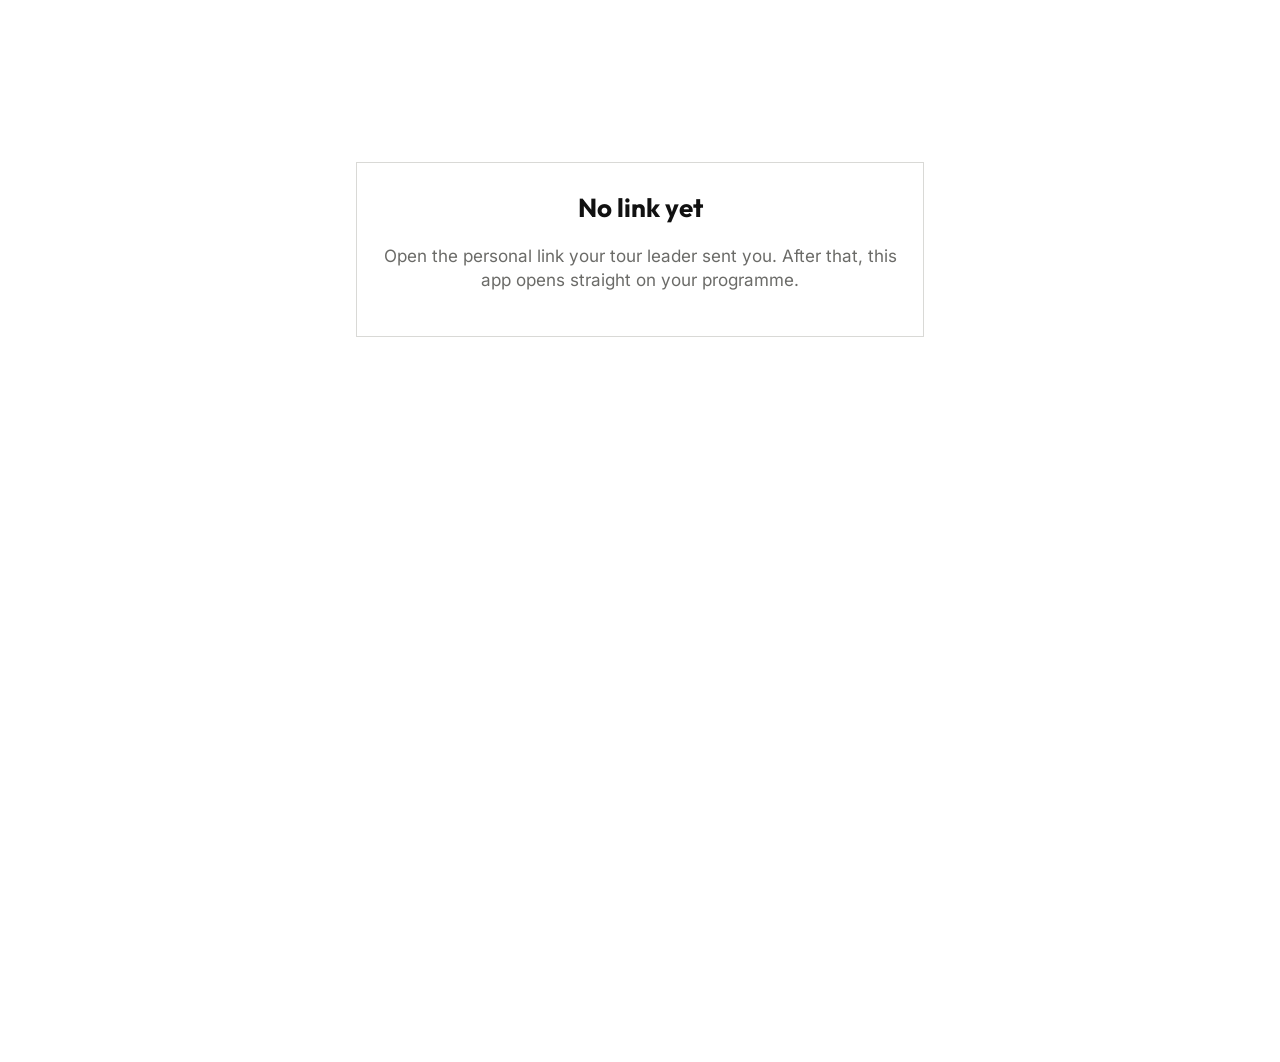
==== guest/index.html @ c0374705 "v0.76.0: Expedition look for the guest app (black bands, vivid yellow, bold capital titles, full-wid" ====
<!doctype html>
<html lang="en" style="background: #fff">
<head>
  <meta charset="utf-8">
  <meta name="viewport" content="width=device-width, initial-scale=1, viewport-fit=cover">
  <meta name="color-scheme" content="light">
  <meta name="theme-color" content="#000000">
  <title>My programme</title>
  <link rel="manifest" href="manifest.webmanifest">
  <link rel="apple-touch-icon" href="../icons/apple-touch-icon.png">
  <meta name="apple-mobile-web-app-capable" content="yes">
  <meta name="mobile-web-app-capable" content="yes">
  <meta name="apple-mobile-web-app-title" content="My programme">
  <meta name="apple-mobile-web-app-status-bar-style" content="default">
  <link rel="stylesheet" href="guest.css">
</head>
<body>
  <main id="app"><p class="muted center">Loading…</p></main>
  <script type="module" src="guest.js"></script>
</body>
</html>
---- guest/guest.css ----
/* The guest app look: deliberately different from the leader's app (cream and teal): cool light background, a big coloured header in the
   company's own colour only as a thin stripe, white rounded cards with soft shadows. The look is fixed so any company colour stays readable. */
:root {
  --primary: #23805f; --on-primary: #fff; --accent: #e4572e; --label: #e4572e;
  --ink: #111827; --muted: #5b6475; --bg: #f2f4f8; --card: #fff; --line: #e4e8f0;
  --good: #1b7a43; --good-bg: #dff3e6; --mid: #9a5b00; --mid-bg: #fdecc8; --bad: #a3281a; --bad-bg: #fadad4;
  --radius: 22px; --shadow: 0 6px 20px rgba(17, 24, 39, .08);
}
* { box-sizing: border-box; }
html, body { margin: 0; background: var(--bg); color: var(--ink); font: 17px/1.45 -apple-system, system-ui, "Segoe UI", Roboto, sans-serif; -webkit-text-size-adjust: 100%; }
main { max-width: 600px; margin: 0 auto; min-height: 100vh; background: var(--bg); }
.muted { color: var(--muted); }
.center { text-align: center; margin-top: 30vh; }

/* header */
.hero { background: linear-gradient(155deg, #1d3a63 0%, #0f1f3a 100%); color: #fff; border-top: 6px solid var(--accent); padding: calc(env(safe-area-inset-top) + 26px) 22px 64px; border-radius: 0 0 34px 34px; }
.company { font-size: 12px; font-weight: 800; letter-spacing: .16em; text-transform: uppercase; opacity: .9; }
.hero h1 { font-size: 36px; line-height: 1.05; font-weight: 800; letter-spacing: -.02em; margin: 8px 0 4px; }
.sub { margin: 0; opacity: .85; font-size: 16px; }
.next { margin-top: 20px; background: rgba(255, 255, 255, .16); border: 1px solid rgba(255, 255, 255, .28); border-radius: 18px; padding: 14px 16px; backdrop-filter: blur(6px); }
.next-label { font-size: 12px; font-weight: 800; letter-spacing: .1em; text-transform: uppercase; opacity: .85; }
.next-what { font-size: 22px; font-weight: 750; line-height: 1.2; margin: 4px 0 2px; }
.next-line { opacity: .9; font-size: 15px; }

/* body */
.content { padding: 0 16px calc(env(safe-area-inset-bottom) + 40px); margin-top: -30px; }
.banner { background: var(--mid-bg); color: var(--mid); border-radius: 14px; padding: 11px 14px; margin: 0 0 14px; font-size: 15px; font-weight: 600; }
.foot { text-align: center; color: var(--muted); font-size: 13px; margin: 24px 0 0; }
button.link { background: none; border: 0; color: inherit; font: inherit; font-weight: 800; text-decoration: underline; padding: 0 0 0 6px; }

/* days */
.day { background: var(--card); border-radius: var(--radius); box-shadow: var(--shadow); margin: 0 0 16px; overflow: hidden; }
.day.today { outline: 3px solid var(--primary); }
.day-head { display: flex; align-items: center; gap: 14px; padding: 16px 18px 10px; }
.day-num { flex: none; width: 54px; height: 54px; border-radius: 16px; background: var(--primary); color: var(--on-primary); display: flex; flex-direction: column; align-items: center; justify-content: center; font-size: 24px; font-weight: 800; line-height: 1; }
.day-num span { font-size: 9px; letter-spacing: .14em; font-weight: 800; opacity: .8; margin-bottom: 2px; }
.day-title { font-size: 21px; font-weight: 800; letter-spacing: -.01em; line-height: 1.15; }
.day-date { color: var(--muted); font-size: 14px; font-weight: 600; margin-top: 2px; letter-spacing: 0; }
.today-tag { margin-left: 8px; background: var(--primary); color: var(--on-primary); font-size: 11px; font-weight: 800; letter-spacing: .08em; padding: 3px 8px; border-radius: 999px; vertical-align: middle; }
.part { padding: 12px 18px 14px; border-top: 1px solid var(--line); }
.half { font-size: 11px; letter-spacing: .12em; text-transform: uppercase; color: var(--label); font-weight: 800; }
.what { font-size: 19px; font-weight: 750; line-height: 1.25; margin: 2px 0; }
.line { color: var(--muted); font-size: 15px; }
.leisure .what { font-weight: 600; color: var(--muted); }
.more { color: var(--primary); font-weight: 800; font-size: 14px; margin-top: 6px; }
.part--tap { cursor: pointer; }
.part--tap:active { background: var(--bg); }
.tag { display: inline-block; font-size: 13px; font-weight: 800; padding: 3px 11px; border-radius: 999px; background: var(--good-bg); color: var(--good); margin-top: 6px; }
.tag.warn { background: var(--mid-bg); color: var(--mid); }

/* chips */
.chips { display: flex; flex-wrap: wrap; gap: 6px; margin-top: 8px; }
.chips.big { margin: 12px 0 6px; }
.chip { display: inline-flex; align-items: center; gap: 6px; font-size: 13px; font-weight: 800; padding: 4px 11px; border-radius: 999px; background: #e8ebf2; color: #2b3445; }
.chip--easy { background: var(--good-bg); color: var(--good); }
.chip--moderate { background: var(--mid-bg); color: var(--mid); }
.chip--demanding { background: var(--bad-bg); color: var(--bad); }
.info-btn { width: 20px; height: 20px; border-radius: 50%; border: 2px solid currentColor; background: none; color: inherit; font: italic 800 13px Georgia, serif; line-height: 1; padding: 0; display: inline-flex; align-items: center; justify-content: center; }
.diff-panel { background: var(--card); border-radius: 16px; box-shadow: var(--shadow); border-left: 5px solid var(--primary); padding: 14px 16px; margin: 10px 0 6px; font-size: 15px; }
.diff-help { font-weight: 800; margin-bottom: 6px; }

/* one tour */
.tour-top { position: relative; background: linear-gradient(155deg, #1d3a63 0%, #0f1f3a 100%); border-top: 6px solid var(--accent); padding: calc(env(safe-area-inset-top) + 12px) 0 34px; border-radius: 0 0 34px 34px; }
.back { margin: 0 0 10px 14px; border: 0; background: rgba(255, 255, 255, .2); color: #fff; font: inherit; font-weight: 800; padding: 8px 16px; border-radius: 999px; }
.gallery { display: flex; gap: 12px; overflow-x: auto; scroll-snap-type: x mandatory; padding: 0 16px; -webkit-overflow-scrolling: touch; scrollbar-width: none; }
.gallery::-webkit-scrollbar { display: none; }
.gallery--none { display: none; }
.shot { flex: 0 0 88%; margin: 0; scroll-snap-align: center; }
.shot img { width: 100%; height: 220px; object-fit: cover; border-radius: 20px; background: #d9dee8; display: block; box-shadow: 0 8px 24px rgba(0, 0, 0, .25); }
.shot figcaption { font-size: 13px; color: #fff; opacity: .9; margin: 8px 6px 0; }
.content--tour { margin-top: 20px; }
.tour-title { font-size: 30px; line-height: 1.1; font-weight: 800; letter-spacing: -.02em; margin: 4px 0 0; }
.info-block { background: var(--card); border-radius: 18px; box-shadow: var(--shadow); padding: 14px 16px; margin: 14px 0; }
.block-title { font-size: 12px; letter-spacing: .12em; text-transform: uppercase; color: var(--label); font-weight: 800; margin-bottom: 4px; }
.block-text { font-size: 16.5px; }

/* messages */
.problem { background: var(--card); border-radius: var(--radius); box-shadow: var(--shadow); padding: 26px 20px; margin: 18vh 16px 0; text-align: center; }
.problem h1 { font-size: 26px; margin: 0 0 8px; }

/* destinations folded like a list */
.dest { margin: 0 0 14px; }
.dest-head { width: 100%; display: flex; align-items: center; justify-content: space-between; gap: 12px; text-align: left; border: 0; background: var(--card); border-radius: var(--radius); box-shadow: var(--shadow); padding: 16px 18px; font: inherit; color: var(--ink); }
.dest.is-open .dest-head { background: var(--primary); color: var(--on-primary); }
.dest-name { font-size: 22px; font-weight: 800; letter-spacing: -.01em; }
.dest-sub { font-size: 14px; font-weight: 600; opacity: .75; margin-top: 1px; }
.dest-chev { flex: none; width: 34px; height: 34px; border-radius: 50%; display: flex; align-items: center; justify-content: center; font-size: 22px; font-weight: 700; background: color-mix(in srgb, currentColor 14%, transparent); }
.dest .day { margin: 12px 0 0; }

/* other options */
.other-btn { margin: 10px 0 0; border: 2px solid var(--primary); background: none; color: var(--primary); font: inherit; font-weight: 800; font-size: 14px; padding: 8px 16px; border-radius: 999px; }
.other-btn:active { background: var(--primary); color: var(--on-primary); }
.tour-top--plain { padding-bottom: 22px; }
.options-head { padding: 4px 22px 0; color: #fff; }
.options-label { font-size: 13px; opacity: .85; font-weight: 600; }
.options-head h2 { margin: 4px 0 0; font-size: 30px; font-weight: 800; letter-spacing: -.02em; }
.option-card { display: flex; gap: 14px; align-items: center; background: var(--card); border-radius: 20px; box-shadow: var(--shadow); padding: 12px; margin: 14px 0; cursor: pointer; }
.option-card:active { background: var(--bg); }
.option-text { min-width: 0; }
.thumb { width: 96px; height: 78px; object-fit: cover; border-radius: 14px; flex: none; background: #d9dee8; }

/* the owner's preview bar */
.preview-strip { position: sticky; top: 0; z-index: 50; display: block; text-align: center; background: #111827; color: #fff; font-weight: 800; font-size: 14px; padding: calc(env(safe-area-inset-top) + 8px) 12px 8px; text-decoration: none; }

/* a picture that could not be loaded */
.picture-missing { background: linear-gradient(135deg, #dfe6f0, #c9d3e3); border-radius: 14px; }
.shot .picture-missing { width: 100%; height: 220px; border-radius: 20px; }


/* =====================================================================================================================================
   Design layer v0.67.0 ("Expedition Journal, refreshed"): same language as the leader's app (../styles.css): Outfit titles, Inter text, Fraunces italic
   accent word, forest green, coral for what is active, teal for tours. Illustrated header with a passport stamp, a floating Next-up card, days as
   boarding passes. Fonts are files in ../fonts (they work offline).
   ===================================================================================================================================== */
@font-face { font-family: Outfit; src: url(../fonts/outfit-latin-wght-normal.woff2) format('woff2'); font-weight: 100 900; font-display: swap; }
@font-face { font-family: Inter; src: url(../fonts/inter-latin-wght-normal.woff2) format('woff2'); font-weight: 100 900; font-display: swap; }
@font-face { font-family: Fraunces; src: url(../fonts/fraunces-latin-wght-italic.woff2) format('woff2'); font-weight: 100 900; font-style: italic; font-display: swap; }

:root { --primary: #23805f; --on-primary: #fff; --accent: #e4572e; --teal: #1f8a8a; --bg: #f8f5ef; --ink: #14201c; --muted: #66716c; --line: #e6dfcf; --label: #e4572e; --shadow: 0 8px 22px rgba(27, 106, 77, 0.09); }
html, body { background: var(--bg); font-family: Inter, -apple-system, system-ui, sans-serif; }
main { background: var(--bg); }
h1, h2, .dest-name, .what, .next-what, .tour-title, .pass .stub { font-family: Outfit, -apple-system, sans-serif; letter-spacing: -0.015em; }
em { font-family: Fraunces, Georgia, serif; font-style: italic; font-weight: 600; }

/* header: forest, with the next tour's picture behind, and a passport stamp */
.hero { position: relative; overflow: hidden; border-top: 0; background: linear-gradient(160deg, #2f9a73 0%, #1b6a4d 100%); padding: calc(env(safe-area-inset-top) + 20px) 22px 78px; border-radius: 0 0 36px 36px; min-height: 250px; display: flex; align-items: flex-end; }
.hero--art::after { content: ""; position: absolute; inset: 0; background: linear-gradient(180deg, rgba(27, 106, 77, 0.05) 20%, rgba(27, 106, 77, 0.86) 100%); }
.hero-art { position: absolute; inset: 0; width: 100%; height: 100%; object-fit: cover; opacity: 0.95; }
.hero-art.picture-missing { background: none; }
.hero-text { position: relative; z-index: 2; width: 100%; }
.hero h1 { font-size: 36px; margin: 6px 0 2px; }
.hero h1 em { font-size: 36px; }
.company { color: #ffd9cc; }
.stamp { position: absolute; z-index: 3; right: 18px; top: calc(env(safe-area-inset-top) + 20px); width: 92px; height: 92px; border-radius: 50%; border: 2.5px dashed rgba(255, 255, 255, 0.9); color: #fff; display: flex; flex-direction: column; align-items: center; justify-content: center; text-align: center; transform: rotate(-12deg); background: rgba(228, 87, 46, 0.45); backdrop-filter: blur(2px); font-size: 9.5px; font-weight: 800; letter-spacing: 0.14em; line-height: 1.25; padding: 0 6px; animation: stamp-in 0.5s cubic-bezier(.2, 1.4, .4, 1) both; }
.stamp b { font: 800 17px Outfit, sans-serif; letter-spacing: 0.02em; display: block; }
@keyframes stamp-in { from { transform: rotate(-12deg) scale(1.9); opacity: 0; } to { transform: rotate(-12deg) scale(1); opacity: 1; } }
@media (prefers-reduced-motion: reduce) { .stamp { animation: none; } }

/* Next up: a white card floating over the header's edge */
.next { background: #fff; color: var(--ink); border: 0; border-radius: 22px; box-shadow: 0 12px 28px rgba(27, 106, 77, 0.16); margin: 0 0 18px; backdrop-filter: none; }
.next-label { color: var(--accent); opacity: 1; }
.next-what { font-size: 21px; }
.next-line { color: var(--muted); opacity: 1; }
.content { margin-top: -44px; }

/* destinations */
.dest-head { border-radius: 22px; }
.dest.is-open .dest-head { background: var(--primary); }
.dest-name { font-size: 21px; }
.dest-chev { background: color-mix(in srgb, currentColor 14%, transparent); }

/* days as boarding passes: a forest stub with the day number, notches, a dashed tear line */
.pass { display: flex; margin: 12px 0 0; background: #fff; border-radius: 22px; box-shadow: var(--shadow); position: relative;
  -webkit-mask: radial-gradient(circle 11px at 74px 0, #0000 98%, #000) top / 100% 51% no-repeat, radial-gradient(circle 11px at 74px 100%, #0000 98%, #000) bottom / 100% 51% no-repeat;
  mask: radial-gradient(circle 11px at 74px 0, #0000 98%, #000) top / 100% 51% no-repeat, radial-gradient(circle 11px at 74px 100%, #0000 98%, #000) bottom / 100% 51% no-repeat; }
.pass.today { box-shadow: 0 0 0 3px var(--accent), var(--shadow); }
.stub { flex: 0 0 74px; background: var(--primary); color: #fff; border-radius: 22px 0 0 22px; border-right: 2px dashed rgba(255, 255, 255, 0.35); display: flex; flex-direction: column; align-items: center; justify-content: center; font-size: 30px; font-weight: 800; line-height: 1; padding: 14px 0; gap: 0; }
.stub i { font: 800 9px Inter, sans-serif; letter-spacing: 0.22em; font-style: normal; opacity: 0.75; margin-bottom: 4px; }
.stub .today-tag { margin: 8px 0 0; background: var(--accent); color: #fff; font-size: 9px; padding: 2px 6px; }
.pass-body { flex: 1; min-width: 0; padding: 4px 16px 6px; }
.pass-date { font-size: 13px; font-weight: 700; color: var(--muted); padding: 10px 0 2px; }
.pass-body .part { padding: 10px 0 12px; border-top: 1px dashed var(--line); }
.pass-body .part:first-of-type { border-top: 0; }
.half { color: var(--accent); }
.what { font-size: 18px; }
.more { color: var(--primary); }
.chip { font-family: Inter, sans-serif; }
.tag { background: #dff3e6; color: #1b7a43; }
.other-btn { border-color: var(--primary); color: var(--primary); }
.other-btn:active { background: var(--primary); color: #fff; }

/* tour pages */
.tour-top { background: linear-gradient(160deg, #2f9a73, #1b6a4d); border-top: 0; }
.diff-panel { border-left-color: var(--accent); }
.block-title { color: var(--accent); }
.back { background: rgba(255, 255, 255, 0.2); }


/* v0.69.1: the company colour is only a thin stripe at the very top (--company); coral (--accent) is never replaced by it; the tour page's text block keeps its gap under the header */
:root { --company: #23805f; }
.hero, .tour-top { border-top: 6px solid var(--company); }
.content--tour { margin-top: 22px; }


/* the passport */
.passport-row { display: flex; align-items: center; gap: 14px; width: 100%; margin: 0 0 18px; padding: 14px 16px; border: 0; border-radius: 22px; background: #fff; box-shadow: var(--shadow); font: inherit; color: var(--ink); text-align: left; cursor: pointer; }
.passport-row:active { background: var(--bg); }
.passport-ic { flex: none; width: 42px; height: 42px; border-radius: 50%; border: 2.5px dashed var(--accent); color: var(--accent); display: flex; align-items: center; justify-content: center; font-size: 22px; transform: rotate(-12deg); }
.passport-text { flex: 1; display: flex; flex-direction: column; }
.passport-title { font: 700 18px Outfit, sans-serif; }
.passport-sub { font-size: 13px; color: var(--muted); }
.passport-new { background: var(--accent); color: #fff; font-size: 11px; font-weight: 800; letter-spacing: 0.08em; padding: 3px 9px; border-radius: 999px; }
.stamp-grid { display: grid; grid-template-columns: 1fr 1fr; gap: 14px; }
.stamp-cell { background: #fff; border-radius: 22px; box-shadow: var(--shadow); padding: 14px 10px 12px; text-align: center; }
.stamp-tile { width: 100%; aspect-ratio: 1; }
.stamp-tile.is-new svg { animation: stamp-press 0.7s cubic-bezier(.2, 1.5, .4, 1) both; }
@keyframes stamp-press { from { opacity: 0; transform: scale(2.2) rotate(-30deg); } to { opacity: 1; } }
.stamp-tile.is-locked { display: flex; align-items: center; justify-content: center; }
.stamp-ghost { width: 78%; aspect-ratio: 1; border-radius: 50%; border: 3px dashed #d9d2c0; color: #d9d2c0; display: flex; align-items: center; justify-content: center; font: 800 38px Outfit, sans-serif; }
.stamp-name { margin-top: 6px; font: 700 15px Outfit, sans-serif; }
.stamp-date { font-size: 12px; color: var(--muted); letter-spacing: 0.06em; }
@media (prefers-reduced-motion: reduce) { .stamp-tile.is-new svg { animation: none; } }

/* v0.71.0: the tour page at a glance: time, meeting place, duration and level as bubbles; "Good to know"; accessibility last */
.chip--time { background: #e6efff; color: #24489a; }
.chip--place { background: #f3e8ff; color: #5b2f8f; }
.info-block--access { border-left: 5px solid #2d6cdf; }
.info-block--access .block-title { color: #2d6cdf; }

/* a picture of each destination on its bar, fading into the card */
.dest-head { position: relative; overflow: hidden; min-height: 76px; }
.dest-label { position: relative; z-index: 1; }
.dest-chev { position: relative; z-index: 1; }
.dest-photo { position: absolute; top: 0; right: 0; bottom: 0; width: 52%; height: 100%; object-fit: cover; z-index: 0; -webkit-mask-image: linear-gradient(to right, transparent 0, #000 60%); mask-image: linear-gradient(to right, transparent 0, #000 60%); }
.dest-photo.picture-missing { display: none; }
.dest.is-open .dest-photo { opacity: 0.85; }

/* v0.72.1: the first card sits cleanly ABOVE the bottom edge of the header (it used to slide underneath it),
   and a header with no picture gets a quiet "map contour lines" pattern instead of a flat green. */
.content { position: relative; z-index: 3; margin-top: -30px; }
.hero { padding-bottom: 64px; }
.hero:not(.hero--art) {
  background:
    url("data:image/svg+xml;utf8,<svg xmlns='http://www.w3.org/2000/svg' width='420' height='260' viewBox='0 0 420 260' fill='none' stroke='white' stroke-opacity='.13' stroke-width='1.6'><ellipse cx='320' cy='70' rx='40' ry='22'/><ellipse cx='320' cy='70' rx='80' ry='46'/><ellipse cx='320' cy='70' rx='125' ry='72'/><ellipse cx='320' cy='70' rx='175' ry='100'/><ellipse cx='320' cy='70' rx='230' ry='130'/><ellipse cx='60' cy='250' rx='60' ry='34'/><ellipse cx='60' cy='250' rx='115' ry='64'/><ellipse cx='60' cy='250' rx='170' ry='94'/></svg>") right top / cover no-repeat,
    radial-gradient(circle at 85% 15%, rgba(228, 87, 46, .35) 0, rgba(228, 87, 46, 0) 38%),
    linear-gradient(160deg, #2f9a73 0%, #1b6a4d 100%);
}

/* v0.73.0: restaurants and menus (the dine-around). Same order and same look for every restaurant. */
.chip--tag { background: #eef5ee; color: #2f6b45; }
.eat-row { display: flex; justify-content: space-between; align-items: center; gap: 12px; width: 100%; margin: 6px 0 10px; padding: 14px 16px; border: 0; border-radius: 16px; background: #fff; box-shadow: var(--shadow); font: inherit; font-weight: 700; color: var(--ink); text-align: left; cursor: pointer; }
.eat-count { font-weight: 600; font-size: 13px; color: var(--muted); }
.dest .eat-row { width: calc(100% - 0px); background: var(--bg); box-shadow: none; }
.menu-section { margin: 14px 0 6px; }
.menu-title { font-family: Outfit, -apple-system, sans-serif; font-size: 13px; font-weight: 800; letter-spacing: .12em; text-transform: uppercase; color: var(--accent); padding-bottom: 6px; border-bottom: 2px solid var(--accent); margin-bottom: 8px; }
.dish { padding: 8px 0 10px; border-bottom: 1px solid rgba(0, 0, 0, .07); }
.dish-row { display: flex; justify-content: space-between; gap: 12px; }
.dish-name { font-weight: 700; }
.dish-price { font-weight: 700; color: var(--muted); white-space: nowrap; }
.dish-desc { color: var(--muted); font-size: 14px; margin-top: 2px; }
.dish .chips { margin-top: 6px; }
.content.content--tour { margin-top: 22px; } /* tour, options, passport and restaurant pages: no overlap with the header */

.link-btn { border: 0; background: none; font: inherit; color: var(--muted); text-decoration: underline; cursor: pointer; padding: 6px; }


/* =====================================================================================================================================
   v0.76.0: "Expedition" look (owner's go, 3 Oct 2026), inspired by the National Geographic Expeditions website: white pages, pure black bands,
   one vivid yellow for actions and tags, very bold wide-spaced capital titles, big photographs. Fully replaces the look above. No logo and no
   frame of any brand: only colours, type and layout. The company colour stays a thin stripe at the very top.
   ===================================================================================================================================== */
:root { --primary: #000; --on-primary: #fff; --accent: #000; --label: #000; --yellow: #ffcc00; --bg: #fff; --ink: #111; --muted: #6b6b68; --line: #d9d9d6; --grey: #f2f2f0; --shadow: none; --radius: 0; }
html, body, main { background: #fff; }
h1, h2, .dest-name, .what, .next-what, .tour-title, .pass .stub, .passport-title, .stamp-name { font-family: Outfit, -apple-system, sans-serif; letter-spacing: 0; }
.caps, .company, .half, .block-title, .next-label, .menu-title, .options-label, .back, .btn-y, .other-btn, .eat-row, .passport-sub, .bar small { text-transform: uppercase; }

/* header: a full photograph, a yellow-barred eyebrow, big bold white title */
.hero { border-top: 6px solid var(--company); border-radius: 0; min-height: 300px; padding: calc(env(safe-area-inset-top) + 30px) 20px 22px; background: #111; align-items: flex-end; }
.hero--art::after { background: linear-gradient(180deg, rgba(0, 0, 0, .45) 0%, rgba(0, 0, 0, 0) 35%, rgba(0, 0, 0, .82) 100%); }
.hero-art { opacity: 1; }
.company { position: absolute; top: calc(env(safe-area-inset-top) + 24px); left: 20px; color: #fff; font: 700 11px Outfit, sans-serif; letter-spacing: .22em; display: flex; align-items: center; gap: 10px; }
.company::before, .company::after { content: ""; width: 2px; height: 14px; background: var(--yellow); }
.hero .sub { font: 500 14px Inter, sans-serif; opacity: .95; margin: 0 0 6px; }
.hero h1 { font: 800 34px/1.05 Outfit, sans-serif; letter-spacing: -.005em; margin: 0; }

/* the black bar: where we are in the trip */
.bar { background: #000; color: #fff; display: grid; grid-template-columns: repeat(3, 1fr); padding: 14px 4px; }
.bar div { text-align: center; border-left: 1px solid #444; padding: 0 6px; min-width: 0; }
.bar div:first-child { border-left: 0; }
.bar small { display: block; font: 600 10px Outfit, sans-serif; letter-spacing: .16em; color: #bbb; margin-bottom: 4px; }
.bar b { font: 600 14px Inter, sans-serif; display: block; overflow: hidden; text-overflow: ellipsis; white-space: nowrap; }

.content { margin-top: 0; padding-top: 16px; }

/* Next up: a thin frame with a yellow tab */
.next { background: #fff; border: 1px solid var(--line); border-radius: 0; box-shadow: none; margin: 0 0 16px; padding: 0; }
.next-label { display: inline-block; background: var(--yellow); color: #000; font: 800 10px Outfit, sans-serif; letter-spacing: .18em; padding: 6px 10px; }
.next-what { font: 800 19px/1.2 Outfit, sans-serif; text-transform: uppercase; letter-spacing: .02em; margin: 10px 14px 4px; }
.next-line { color: var(--muted); margin: 0 14px 14px; font-size: 14px; }

/* passport and destinations: grey rows, wide-spaced capitals, a chevron */
.passport-row { background: var(--grey); border-radius: 0; box-shadow: none; padding: 16px 14px; margin: 0 0 12px; }
.passport-ic { border-radius: 50%; border: 2px dashed #000; color: #000; width: 38px; height: 38px; font-size: 20px; }
.passport-title { font: 800 14px Outfit, sans-serif; letter-spacing: .14em; text-transform: uppercase; }
.passport-sub { font-size: 12px; text-transform: none; color: var(--muted); }
.passport-new { background: var(--yellow); color: #000; border-radius: 0; font-family: Outfit, sans-serif; letter-spacing: .14em; }
.dest { margin: 0 0 2px; }
.dest-head { background: var(--grey); border-radius: 0; box-shadow: none; padding: 17px 14px; min-height: 76px; }
.dest.is-open .dest-head { background: #000; color: #fff; }
.dest-name { font: 800 14px Outfit, sans-serif; letter-spacing: .14em; text-transform: uppercase; }
.dest-sub { font-size: 12px; opacity: .7; }
.dest-chev { background: none; border-radius: 0; font-size: 22px; width: auto; }
.dest-photo { width: 46%; -webkit-mask-image: linear-gradient(to right, transparent 0, #000 70%); mask-image: linear-gradient(to right, transparent 0, #000 70%); }
.dest.is-open .dest-photo { opacity: .55; }

/* days: flat, with a label column */
.pass { display: block; margin: 0; background: #fff; border-radius: 0; box-shadow: none; -webkit-mask: none; mask: none; border-bottom: 1px solid var(--line); padding: 14px 4px 14px; }
.pass.today { box-shadow: none; }
.stub { display: block; flex: none; background: none; color: #000; border: 0; border-radius: 0; font: 800 12px Outfit, sans-serif; letter-spacing: .18em; padding: 0; text-transform: uppercase; }
.stub i { display: inline; opacity: 1; font: inherit; margin: 0; }
.stub i::after { content: " "; }
.stub .today-tag { display: inline-block; margin: 0 0 0 8px; background: var(--yellow); color: #000; border-radius: 0; font: 800 11px Outfit, sans-serif; letter-spacing: .18em; padding: 2px 7px; vertical-align: 1px; }
.pass-body { padding: 0; }
.pass-date { font: 600 12px Inter, sans-serif; padding: 2px 0 4px; color: var(--muted); }
.pass-body .part { display: grid; grid-template-columns: 84px 1fr; column-gap: 8px; padding: 12px 0 2px; border-top: 0; }
.pass-body .part > * { grid-column: 2; }
.pass-body .part > .half { grid-column: 1; grid-row: 1 / span 6; padding-top: 4px; }
.half { color: var(--muted); font: 700 11px Outfit, sans-serif; letter-spacing: .16em; }
.what { font: 700 16px/1.25 Inter, sans-serif; text-transform: none; letter-spacing: 0; }
.more { color: #000; text-transform: uppercase; font: 800 11px Outfit, sans-serif; letter-spacing: .16em; border-bottom: 2px solid var(--yellow); display: inline-block; width: fit-content; }
.tag { border-radius: 0; background: var(--yellow); color: #000; font: 800 10px Outfit, sans-serif; letter-spacing: .14em; text-transform: uppercase; width: fit-content; }
.tag.warn { background: #000; color: #fff; }
.other-btn, .eat-row.btn-y { border-radius: 0; border: 2px solid #000; color: #000; font: 800 11px Outfit, sans-serif; letter-spacing: .16em; }
.other-btn:active { background: var(--yellow); color: #000; }
.eat-row, .dest .eat-row { background: var(--yellow); color: #000; border-radius: 0; box-shadow: none; font: 800 12px Outfit, sans-serif; letter-spacing: .18em; padding: 15px 14px; margin: 14px 0; justify-content: center; text-align: center; }
.eat-count { display: none; }
.dest-photo, .dest .eat-row { }

/* chips: square and outlined, the one for time in yellow */
.chip { border-radius: 0; background: #fff; border: 1px solid #000; color: #000; font: 700 11px Outfit, sans-serif; letter-spacing: .12em; text-transform: uppercase; padding: 6px 10px; }
.chip--time, .chip--place { background: #fff; color: #000; }
.chip--time { background: var(--yellow); border-color: var(--yellow); }
.chip--easy, .chip--moderate, .chip--demanding { background: #fff; color: #000; }
.chip--tag { border-color: #2f6b45; color: #2f6b45; font-size: 9.5px; padding: 2px 6px; }
.info-btn { border-radius: 50%; }
.diff-panel { border-radius: 0; box-shadow: none; border: 1px solid var(--line); border-left: 4px solid var(--yellow); }

/* tour, restaurant and other detail pages: black top with the pictures full width */
.tour-top { background: #000; border-top: 6px solid var(--company); border-radius: 0; padding: calc(env(safe-area-inset-top) + 8px) 0 0; }
.back { background: none; color: #fff; border-radius: 0; font: 800 11px Outfit, sans-serif; letter-spacing: .2em; padding: 10px 16px; margin: 0; }
.gallery { gap: 0; padding: 0; }
.shot { flex: 0 0 100%; }
.shot img, .shot .picture-missing { height: 260px; border-radius: 0; box-shadow: none; }
.shot figcaption { margin: 0; padding: 8px 16px; background: #000; opacity: 1; font-size: 12px; }
.tour-top--plain { padding-bottom: 20px; }
.options-head { padding: 6px 20px 0; }
.options-label { font: 700 11px Outfit, sans-serif; letter-spacing: .2em; opacity: 1; color: #fff; display: flex; align-items: center; gap: 10px; }
.options-label::before { content: ""; width: 2px; height: 14px; background: var(--yellow); }
.options-head h2 { font: 800 30px Outfit, sans-serif; letter-spacing: 0; }
.content--tour, .content.content--tour { margin-top: 0; padding-top: 18px; }
.tour-title { font: 800 28px/1.1 Outfit, sans-serif; letter-spacing: 0; }
.info-block { background: #fff; border-radius: 0; box-shadow: none; border-top: 1px solid var(--line); padding: 14px 0; margin: 0; }
.block-title { font: 800 12px Outfit, sans-serif; letter-spacing: .22em; color: #000; }
.block-text { font-size: 15.5px; line-height: 1.5; color: #333; }
.info-block--access { background: var(--grey); border-left: 0; padding: 14px 16px; margin: 14px -16px 0; }
.info-block--access .block-title { color: #000; }
.option-card { border-radius: 0; box-shadow: none; border: 1px solid var(--line); padding: 0; gap: 0; align-items: stretch; }
.option-card .thumb { width: 110px; height: auto; min-height: 90px; border-radius: 0; }
.option-text { padding: 12px 14px; }
.thumb, .picture-missing { border-radius: 0; }

/* menu */
.menu-section { margin: 14px 0 4px; }
.menu-title { background: #000; color: #fff; font: 800 12px Outfit, sans-serif; letter-spacing: .22em; padding: 9px 12px; border: 0; margin: 0 0 4px; }
.dish { border-bottom: 1px solid #eee; }
.dish-name { font: 700 15px Inter, sans-serif; }

/* passport */
.stamp-cell { border-radius: 0; box-shadow: none; border: 1px solid var(--line); }
.stamp-name { font: 800 12px Outfit, sans-serif; letter-spacing: .14em; text-transform: uppercase; }
.stamp-ghost { border-radius: 50%; }

/* small things */
.banner { border-radius: 0; background: var(--yellow); color: #000; }
.problem { border-radius: 0; box-shadow: none; border: 1px solid var(--line); }
.preview-strip { background: #000; color: #fff; font-family: Outfit, sans-serif; letter-spacing: .06em; }
.link-btn { color: #000; }
.company { position: static; margin: 0 0 12px; }
.hero h1 { font-size: 30px; }
.dest-chev { background: #fff; color: #000; border-radius: 50%; width: 30px; height: 30px; font-size: 20px; }
.dest.is-open .dest-chev { background: var(--yellow); }
/* the list of other restaurants inside a restaurant page: quiet grey rows (the yellow bar is only for the one main action) */
.info-block .eat-row { background: var(--grey); justify-content: space-between; text-align: left; margin: 4px 0; font-size: 12px; }
.info-block .eat-row .eat-count { display: inline; font: 500 12px Inter, sans-serif; letter-spacing: 0; text-transform: none; }
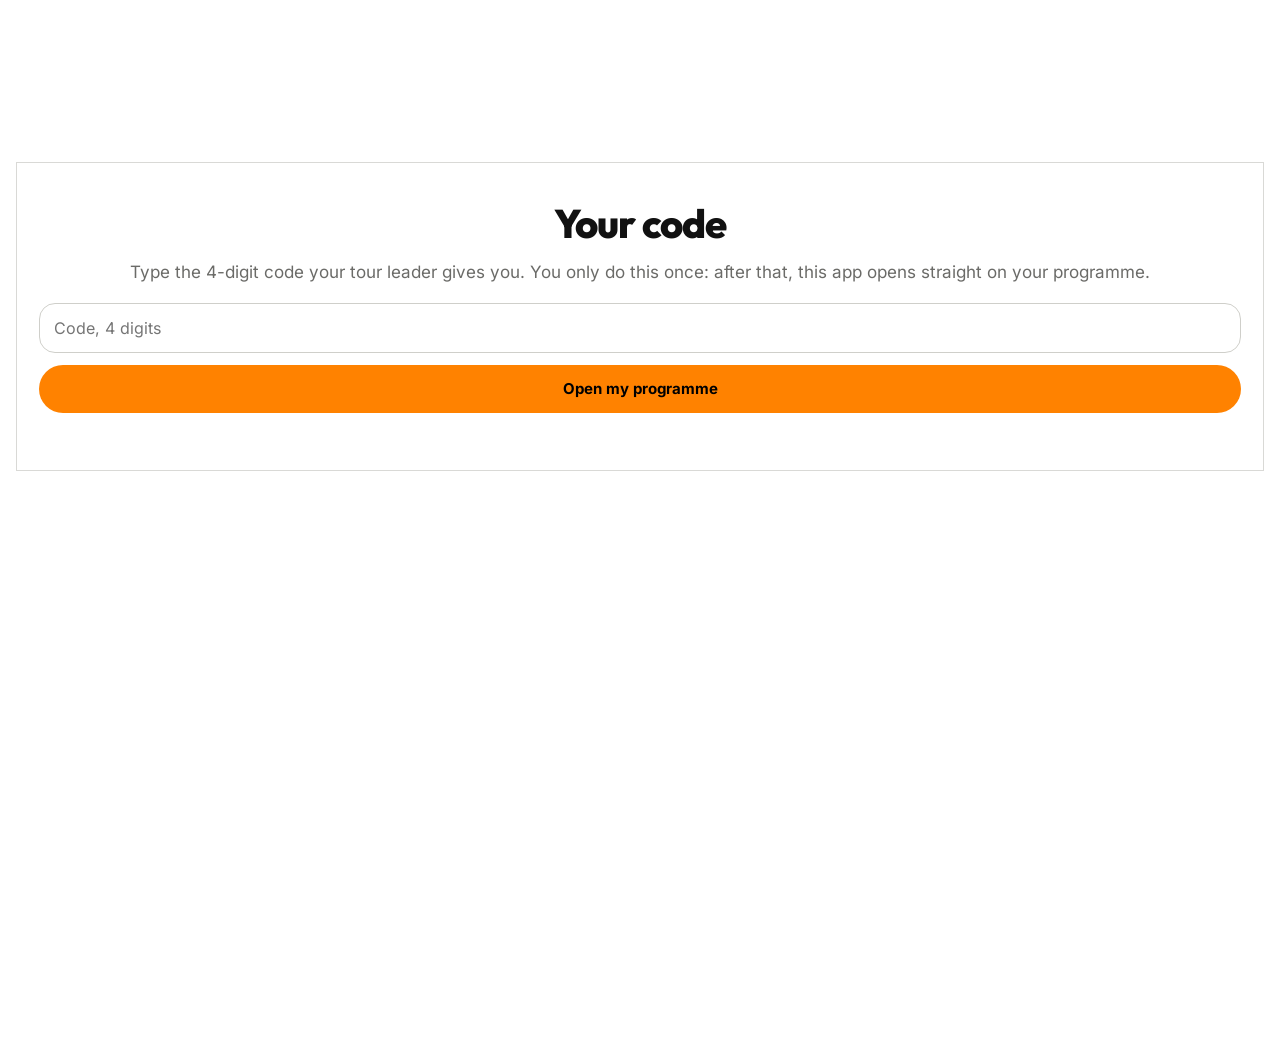
==== commit f2163c74: "v0.105.0: guest app start" ====
--- a/guest/index.html
+++ b/guest/index.html
@@ -2,11 +2,10 @@
 <html lang="en" style="background: #fff">
 <head>
   <meta charset="utf-8">
-  <meta name="viewport" content="width=device-width, initial-scale=1, viewport-fit=cover">
+  <meta name="viewport" content="width=device-width, initial-scale=1">
   <meta name="color-scheme" content="light">
-  <meta name="theme-color" content="#000000">
+  <meta name="theme-color" content="#ffffff">
   <title>My programme</title>
-  <link rel="manifest" href="manifest.webmanifest">
   <link rel="apple-touch-icon" href="../icons/apple-touch-icon.png">
   <meta name="apple-mobile-web-app-capable" content="yes">
   <meta name="mobile-web-app-capable" content="yes">
--- a/guest/guest.css
+++ b/guest/guest.css
@@ -29,13 +29,6 @@
 button.link { background: none; border: 0; color: inherit; font: inherit; font-weight: 800; text-decoration: underline; padding: 0 0 0 6px; }
 
 /* days */
-.day { background: var(--card); border-radius: var(--radius); box-shadow: var(--shadow); margin: 0 0 16px; overflow: hidden; }
-.day.today { outline: 3px solid var(--primary); }
-.day-head { display: flex; align-items: center; gap: 14px; padding: 16px 18px 10px; }
-.day-num { flex: none; width: 54px; height: 54px; border-radius: 16px; background: var(--primary); color: var(--on-primary); display: flex; flex-direction: column; align-items: center; justify-content: center; font-size: 24px; font-weight: 800; line-height: 1; }
-.day-num span { font-size: 9px; letter-spacing: .14em; font-weight: 800; opacity: .8; margin-bottom: 2px; }
-.day-title { font-size: 21px; font-weight: 800; letter-spacing: -.01em; line-height: 1.15; }
-.day-date { color: var(--muted); font-size: 14px; font-weight: 600; margin-top: 2px; letter-spacing: 0; }
 .today-tag { margin-left: 8px; background: var(--primary); color: var(--on-primary); font-size: 11px; font-weight: 800; letter-spacing: .08em; padding: 3px 8px; border-radius: 999px; vertical-align: middle; }
 .part { padding: 12px 18px 14px; border-top: 1px solid var(--line); }
 .half { font-size: 11px; letter-spacing: .12em; text-transform: uppercase; color: var(--label); font-weight: 800; }
@@ -85,7 +78,6 @@
 .dest-name { font-size: 22px; font-weight: 800; letter-spacing: -.01em; }
 .dest-sub { font-size: 14px; font-weight: 600; opacity: .75; margin-top: 1px; }
 .dest-chev { flex: none; width: 34px; height: 34px; border-radius: 50%; display: flex; align-items: center; justify-content: center; font-size: 22px; font-weight: 700; background: color-mix(in srgb, currentColor 14%, transparent); }
-.dest .day { margin: 12px 0 0; }
 
 /* other options */
 .other-btn { margin: 10px 0 0; border: 2px solid var(--primary); background: none; color: var(--primary); font: inherit; font-weight: 800; font-size: 14px; padding: 8px 16px; border-radius: 999px; }
@@ -131,10 +123,6 @@
 .hero h1 { font-size: 36px; margin: 6px 0 2px; }
 .hero h1 em { font-size: 36px; }
 .company { color: #ffd9cc; }
-.stamp { position: absolute; z-index: 3; right: 18px; top: calc(env(safe-area-inset-top) + 20px); width: 92px; height: 92px; border-radius: 50%; border: 2.5px dashed rgba(255, 255, 255, 0.9); color: #fff; display: flex; flex-direction: column; align-items: center; justify-content: center; text-align: center; transform: rotate(-12deg); background: rgba(228, 87, 46, 0.45); backdrop-filter: blur(2px); font-size: 9.5px; font-weight: 800; letter-spacing: 0.14em; line-height: 1.25; padding: 0 6px; animation: stamp-in 0.5s cubic-bezier(.2, 1.4, .4, 1) both; }
-.stamp b { font: 800 17px Outfit, sans-serif; letter-spacing: 0.02em; display: block; }
-@keyframes stamp-in { from { transform: rotate(-12deg) scale(1.9); opacity: 0; } to { transform: rotate(-12deg) scale(1); opacity: 1; } }
-@media (prefers-reduced-motion: reduce) { .stamp { animation: none; } }
 
 /* Next up: a white card floating over the header's edge */
 .next { background: #fff; color: var(--ink); border: 0; border-radius: 22px; box-shadow: 0 12px 28px rgba(27, 106, 77, 0.16); margin: 0 0 18px; backdrop-filter: none; }
@@ -245,11 +233,11 @@
 
 
 /* =====================================================================================================================================
-   v0.76.0: "Expedition" look (owner's go, 3 Oct 2026), inspired by the National Geographic Expeditions website: white pages, pure black bands,
+   v0.76.0: "Expedition" look (owner's go, 3 Oct 2026), inspired by an expedition-magazine website: white pages, pure black bands,
    one vivid yellow for actions and tags, very bold wide-spaced capital titles, big photographs. Fully replaces the look above. No logo and no
    frame of any brand: only colours, type and layout. The company colour stays a thin stripe at the very top.
    ===================================================================================================================================== */
-:root { --primary: #000; --on-primary: #fff; --accent: #000; --label: #000; --yellow: #ffcc00; --bg: #fff; --ink: #111; --muted: #6b6b68; --line: #d9d9d6; --grey: #f2f2f0; --shadow: none; --radius: 0; }
+:root { --primary: #000; --on-primary: #fff; --accent: #000; --label: #000; --yellow: #FF8200; --bg: #fff; --ink: #111; --muted: #6b6b68; --line: #d9d9d6; --grey: #f2f2f0; --shadow: none; --radius: 0; }
 html, body, main { background: #fff; }
 h1, h2, .dest-name, .what, .next-what, .tour-title, .pass .stub, .passport-title, .stamp-name { font-family: Outfit, -apple-system, sans-serif; letter-spacing: 0; }
 .caps, .company, .half, .block-title, .next-label, .menu-title, .options-label, .back, .btn-y, .other-btn, .eat-row, .passport-sub, .bar small { text-transform: uppercase; }
@@ -258,7 +246,7 @@
 .hero { border-top: 6px solid var(--company); border-radius: 0; min-height: 300px; padding: calc(env(safe-area-inset-top) + 30px) 20px 22px; background: #111; align-items: flex-end; }
 .hero--art::after { background: linear-gradient(180deg, rgba(0, 0, 0, .45) 0%, rgba(0, 0, 0, 0) 35%, rgba(0, 0, 0, .82) 100%); }
 .hero-art { opacity: 1; }
-.company { position: absolute; top: calc(env(safe-area-inset-top) + 24px); left: 20px; color: #fff; font: 700 11px Outfit, sans-serif; letter-spacing: .22em; display: flex; align-items: center; gap: 10px; }
+.company { position: absolute; top: calc(env(safe-area-inset-top) + 24px); left: 20px; color: #fff; font: 700 12px Outfit, sans-serif; letter-spacing: .22em; display: flex; align-items: center; gap: 10px; }
 .company::before, .company::after { content: ""; width: 2px; height: 14px; background: var(--yellow); }
 .hero .sub { font: 500 14px Inter, sans-serif; opacity: .95; margin: 0 0 6px; }
 .hero h1 { font: 800 34px/1.05 Outfit, sans-serif; letter-spacing: -.005em; margin: 0; }
@@ -267,14 +255,14 @@
 .bar { background: #000; color: #fff; display: grid; grid-template-columns: repeat(3, 1fr); padding: 14px 4px; }
 .bar div { text-align: center; border-left: 1px solid #444; padding: 0 6px; min-width: 0; }
 .bar div:first-child { border-left: 0; }
-.bar small { display: block; font: 600 10px Outfit, sans-serif; letter-spacing: .16em; color: #bbb; margin-bottom: 4px; }
+.bar small { display: block; font: 600 12px Outfit, sans-serif; letter-spacing: .16em; color: #bbb; margin-bottom: 4px; }
 .bar b { font: 600 14px Inter, sans-serif; display: block; overflow: hidden; text-overflow: ellipsis; white-space: nowrap; }
 
 .content { margin-top: 0; padding-top: 16px; }
 
 /* Next up: a thin frame with a yellow tab */
 .next { background: #fff; border: 1px solid var(--line); border-radius: 0; box-shadow: none; margin: 0 0 16px; padding: 0; }
-.next-label { display: inline-block; background: var(--yellow); color: #000; font: 800 10px Outfit, sans-serif; letter-spacing: .18em; padding: 6px 10px; }
+.next-label { display: inline-block; background: var(--yellow); color: var(--on-yellow, #000); font: 800 12px Outfit, sans-serif; letter-spacing: .18em; padding: 6px 10px; }
 .next-what { font: 800 19px/1.2 Outfit, sans-serif; text-transform: uppercase; letter-spacing: .02em; margin: 10px 14px 4px; }
 .next-line { color: var(--muted); margin: 0 14px 14px; font-size: 14px; }
 
@@ -283,7 +271,7 @@
 .passport-ic { border-radius: 50%; border: 2px dashed #000; color: #000; width: 38px; height: 38px; font-size: 20px; }
 .passport-title { font: 800 14px Outfit, sans-serif; letter-spacing: .14em; text-transform: uppercase; }
 .passport-sub { font-size: 12px; text-transform: none; color: var(--muted); }
-.passport-new { background: var(--yellow); color: #000; border-radius: 0; font-family: Outfit, sans-serif; letter-spacing: .14em; }
+.passport-new { background: var(--yellow); color: var(--on-yellow, #000); border-radius: 0; font-family: Outfit, sans-serif; letter-spacing: .14em; }
 .dest { margin: 0 0 2px; }
 .dest-head { background: var(--grey); border-radius: 0; box-shadow: none; padding: 17px 14px; min-height: 76px; }
 .dest.is-open .dest-head { background: #000; color: #fff; }
@@ -299,25 +287,25 @@
 .stub { display: block; flex: none; background: none; color: #000; border: 0; border-radius: 0; font: 800 12px Outfit, sans-serif; letter-spacing: .18em; padding: 0; text-transform: uppercase; }
 .stub i { display: inline; opacity: 1; font: inherit; margin: 0; }
 .stub i::after { content: " "; }
-.stub .today-tag { display: inline-block; margin: 0 0 0 8px; background: var(--yellow); color: #000; border-radius: 0; font: 800 11px Outfit, sans-serif; letter-spacing: .18em; padding: 2px 7px; vertical-align: 1px; }
+.stub .today-tag { display: inline-block; margin: 0 0 0 8px; background: var(--yellow); color: var(--on-yellow, #000); border-radius: 0; font: 800 12px Outfit, sans-serif; letter-spacing: .18em; padding: 2px 7px; vertical-align: 1px; }
 .pass-body { padding: 0; }
 .pass-date { font: 600 12px Inter, sans-serif; padding: 2px 0 4px; color: var(--muted); }
 .pass-body .part { display: grid; grid-template-columns: 84px 1fr; column-gap: 8px; padding: 12px 0 2px; border-top: 0; }
 .pass-body .part > * { grid-column: 2; }
 .pass-body .part > .half { grid-column: 1; grid-row: 1 / span 6; padding-top: 4px; }
-.half { color: var(--muted); font: 700 11px Outfit, sans-serif; letter-spacing: .16em; }
+.half { color: var(--muted); font: 700 12px Outfit, sans-serif; letter-spacing: .16em; }
 .what { font: 700 16px/1.25 Inter, sans-serif; text-transform: none; letter-spacing: 0; }
-.more { color: #000; text-transform: uppercase; font: 800 11px Outfit, sans-serif; letter-spacing: .16em; border-bottom: 2px solid var(--yellow); display: inline-block; width: fit-content; }
-.tag { border-radius: 0; background: var(--yellow); color: #000; font: 800 10px Outfit, sans-serif; letter-spacing: .14em; text-transform: uppercase; width: fit-content; }
+.more { color: #000; text-transform: uppercase; font: 800 12px Outfit, sans-serif; letter-spacing: .16em; border-bottom: 2px solid var(--yellow); display: inline-block; width: fit-content; }
+.tag { border-radius: 0; background: var(--yellow); color: var(--on-yellow, #000); font: 800 12px Outfit, sans-serif; letter-spacing: .14em; text-transform: uppercase; width: fit-content; }
 .tag.warn { background: #000; color: #fff; }
-.other-btn, .eat-row.btn-y { border-radius: 0; border: 2px solid #000; color: #000; font: 800 11px Outfit, sans-serif; letter-spacing: .16em; }
-.other-btn:active { background: var(--yellow); color: #000; }
-.eat-row, .dest .eat-row { background: var(--yellow); color: #000; border-radius: 0; box-shadow: none; font: 800 12px Outfit, sans-serif; letter-spacing: .18em; padding: 15px 14px; margin: 14px 0; justify-content: center; text-align: center; }
+.other-btn, .eat-row.btn-y { border-radius: 0; border: 2px solid #000; color: #000; font: 800 12px Outfit, sans-serif; letter-spacing: .16em; }
+.other-btn:active { background: var(--yellow); color: var(--on-yellow, #000); }
+.eat-row, .dest .eat-row { background: var(--yellow); color: var(--on-yellow, #000); border-radius: 0; box-shadow: none; font: 800 12px Outfit, sans-serif; letter-spacing: .18em; padding: 15px 14px; margin: 14px 0; justify-content: center; text-align: center; }
 .eat-count { display: none; }
 .dest-photo, .dest .eat-row { }
 
 /* chips: square and outlined, the one for time in yellow */
-.chip { border-radius: 0; background: #fff; border: 1px solid #000; color: #000; font: 700 11px Outfit, sans-serif; letter-spacing: .12em; text-transform: uppercase; padding: 6px 10px; }
+.chip { border-radius: 0; background: #fff; border: 1px solid #000; color: #000; font: 700 12px Outfit, sans-serif; letter-spacing: .12em; text-transform: uppercase; padding: 6px 10px; }
 .chip--time, .chip--place { background: #fff; color: #000; }
 .chip--time { background: var(--yellow); border-color: var(--yellow); }
 .chip--easy, .chip--moderate, .chip--demanding { background: #fff; color: #000; }
@@ -327,14 +315,14 @@
 
 /* tour, restaurant and other detail pages: black top with the pictures full width */
 .tour-top { background: #000; border-top: 6px solid var(--company); border-radius: 0; padding: calc(env(safe-area-inset-top) + 8px) 0 0; }
-.back { background: none; color: #fff; border-radius: 0; font: 800 11px Outfit, sans-serif; letter-spacing: .2em; padding: 10px 16px; margin: 0; }
+.back { background: none; color: #fff; border-radius: 0; font: 800 12px Outfit, sans-serif; letter-spacing: .2em; padding: 10px 16px; margin: 0; }
 .gallery { gap: 0; padding: 0; }
 .shot { flex: 0 0 100%; }
 .shot img, .shot .picture-missing { height: 260px; border-radius: 0; box-shadow: none; }
 .shot figcaption { margin: 0; padding: 8px 16px; background: #000; opacity: 1; font-size: 12px; }
 .tour-top--plain { padding-bottom: 20px; }
 .options-head { padding: 6px 20px 0; }
-.options-label { font: 700 11px Outfit, sans-serif; letter-spacing: .2em; opacity: 1; color: #fff; display: flex; align-items: center; gap: 10px; }
+.options-label { font: 700 12px Outfit, sans-serif; letter-spacing: .2em; opacity: 1; color: #fff; display: flex; align-items: center; gap: 10px; }
 .options-label::before { content: ""; width: 2px; height: 14px; background: var(--yellow); }
 .options-head h2 { font: 800 30px Outfit, sans-serif; letter-spacing: 0; }
 .content--tour, .content.content--tour { margin-top: 0; padding-top: 18px; }
@@ -361,7 +349,7 @@
 .stamp-ghost { border-radius: 50%; }
 
 /* small things */
-.banner { border-radius: 0; background: var(--yellow); color: #000; }
+.banner { border-radius: 0; background: var(--yellow); color: var(--on-yellow, #000); }
 .problem { border-radius: 0; box-shadow: none; border: 1px solid var(--line); }
 .preview-strip { background: #000; color: #fff; font-family: Outfit, sans-serif; letter-spacing: .06em; }
 .link-btn { color: #000; }
@@ -372,3 +360,477 @@
 /* the list of other restaurants inside a restaurant page: quiet grey rows (the yellow bar is only for the one main action) */
 .info-block .eat-row { background: var(--grey); justify-content: space-between; text-align: left; margin: 4px 0; font-size: 12px; }
 .info-block .eat-row .eat-count { display: inline; font: 500 12px Inter, sans-serif; letter-spacing: 0; text-transform: none; }
+
+
+/* v0.78.0: lighter, more refined (owner's feedback): no dark veil at the top of photos, and no big black blocks: white bands with thin black
+   lines, yellow for what is open or active. The photo keeps only a soft shade at the bottom, behind the title. */
+.hero--art::after { background: linear-gradient(180deg, rgba(0, 0, 0, 0) 45%, rgba(0, 0, 0, .72) 100%); }
+.company { text-shadow: 0 1px 6px rgba(0, 0, 0, .55); }
+/* a header with no photo: vivid yellow with fine contour lines, black text */
+.hero:not(.hero--art) { background:
+    url("data:image/svg+xml;utf8,<svg xmlns='http://www.w3.org/2000/svg' width='420' height='260' viewBox='0 0 420 260' fill='none' stroke='black' stroke-opacity='.12' stroke-width='1.6'><ellipse cx='320' cy='70' rx='40' ry='22'/><ellipse cx='320' cy='70' rx='80' ry='46'/><ellipse cx='320' cy='70' rx='125' ry='72'/><ellipse cx='320' cy='70' rx='175' ry='100'/><ellipse cx='320' cy='70' rx='230' ry='130'/><ellipse cx='60' cy='250' rx='60' ry='34'/><ellipse cx='60' cy='250' rx='115' ry='64'/></svg>") right top / cover no-repeat, var(--yellow); color: #000; }
+.hero:not(.hero--art) .company { color: #000; text-shadow: none; }
+/* the info bar: white, between two thin black lines */
+.bar { background: #fff; color: #000; border-top: 1px solid #000; border-bottom: 1px solid #000; }
+.bar div { border-left: 1px solid var(--line); }
+.bar small { color: var(--muted); }
+/* destinations: open = a yellow edge, not a black block */
+.dest.is-open .dest-head { background: var(--grey); color: #000; box-shadow: inset 5px 0 0 var(--yellow); }
+.dest.is-open .dest-photo { opacity: .8; }
+.dest.is-open .dest-chev { background: var(--yellow); }
+/* detail pages: white top with a quiet back link, the photo below it */
+.tour-top { background: #fff; border-top: 6px solid var(--company); }
+.back { color: #000; }
+.shot figcaption { background: #fff; color: var(--muted); }
+.tour-top--plain { padding-bottom: 14px; border-bottom: 1px solid var(--line); }
+.options-head, .options-label { color: #000; }
+.options-head h2 { color: #000; }
+/* menu: section titles underlined, not blocks */
+.menu-title { background: none; color: #000; padding: 6px 0; border-bottom: 2px solid #000; margin: 14px 0 2px; }
+.tag.warn { background: #fff; color: #000; border: 1px solid #000; }
+.preview-strip { background: #fff; color: #000; border-bottom: 1px solid #000; }
+
+/* v0.78.1: the activity level is a readable block in the page, not a bubble */
+.level-name { font: 800 22px Outfit, sans-serif; margin: 2px 0 4px; display: flex; align-items: center; gap: 10px; }
+.level-name::before { content: ""; width: 12px; height: 12px; background: var(--yellow); border: 1px solid #000; }
+.level--moderate .level-name::before { background: #ff9d00; }
+.level--demanding .level-name::before { background: #d6361f; }
+.level-note { margin-top: 6px; color: #000; font-weight: 500; }
+
+/* v0.79.0: touch targets of at least 44 px, no small print under 12 px */
+.dest-head, .passport-row, .eat-row, .option-card, .part--tap, .other-btn, .back, .link-btn, .more { min-height: 44px; }
+.bar small, .next-label, .tag, .menu-title, .stub, .half { font-size: 12px; }
+.chip--tag { font-size: 11px; }
+
+
+/* v0.80.0: the "Updated" line with a Refresh button, the pull-down label, and the farewell page */
+.updated-row { display: flex; align-items: center; justify-content: space-between; gap: 12px; margin: 0 0 12px; font-size: 13px; color: var(--muted); }
+.updated-row .link-btn { text-decoration: none; font: 800 12px Outfit, sans-serif; letter-spacing: .12em; text-transform: uppercase; border: 1px solid #000; padding: 8px 12px; min-height: 36px; }
+.updated-row .link-btn[disabled] { opacity: .5; }
+.pull { position: fixed; top: calc(env(safe-area-inset-top) + 8px); left: 50%; transform: translate(-50%, -44px); opacity: 0; z-index: 60; pointer-events: none; background: #fff; border: 1px solid #000; padding: 8px 14px; font: 800 12px Outfit, sans-serif; letter-spacing: .14em; text-transform: uppercase; }
+.pull.is-ready { background: var(--yellow); }
+.farewell { padding-top: 28px; }
+.farewell-text { font-size: 19px; line-height: 1.5; margin: 0 0 16px; color: #111; }
+.btn-link { display: block; background: var(--yellow); color: var(--on-yellow, #000); text-align: center; font: 800 14px Outfit, sans-serif; letter-spacing: .12em; padding: 16px; text-decoration: none; word-break: break-all; }
+
+
+/* v0.81.0: requests to switch tours, notifications, and the small window used to ask */
+.notify-row { display: flex; align-items: center; justify-content: space-between; gap: 12px; margin: 0 0 12px; padding: 10px 12px; background: var(--grey); font-size: 13px; }
+.notify-row .link-btn { text-decoration: none; font: 800 12px Outfit, sans-serif; letter-spacing: .12em; text-transform: uppercase; border: 1px solid #000; padding: 8px 12px; min-height: 36px; flex: none; background: #fff; }
+.requests { margin: 0 0 14px; padding: 12px 14px; border: 1px solid var(--line); border-left: 5px solid var(--yellow); }
+.request { padding: 8px 0; border-top: 1px solid var(--line); }
+.request:first-of-type { border-top: 0; }
+.request-what { font-weight: 700; }
+.request-state { font-size: 14px; color: var(--muted); }
+.request-when { font-size: 13px; color: var(--muted); }
+.request--approved .request-state { color: #1b6b3a; font-weight: 700; }
+.request--declined .request-state, .request--failed .request-state { color: #a3281a; font-weight: 700; }
+.modal { position: fixed; inset: 0; z-index: 80; background: rgba(0, 0, 0, .5); display: flex; align-items: flex-end; justify-content: center; }
+.modal-box { width: 100%; max-width: 600px; background: #fff; padding: 22px 18px calc(env(safe-area-inset-bottom) + 18px); }
+.modal-box h3 { font: 800 22px Outfit, sans-serif; margin: 0 0 12px; }
+.modal-box p { margin: 6px 0; }
+.note-input { width: 100%; font: inherit; padding: 10px; border: 1px solid #999; border-radius: 0; margin: 8px 0; }
+.modal-error { color: #a3281a; font-weight: 700; }
+.modal-actions { display: flex; flex-direction: column; gap: 8px; margin-top: 12px; }
+.plain-link { border: 2px solid #000; background: #fff; font: 800 12px Outfit, sans-serif; letter-spacing: .14em; text-transform: uppercase; padding: 14px; min-height: 44px; }
+.btn-link { border: 0; cursor: pointer; }
+.pass-body .part { grid-template-columns: 104px 1fr; }
+.more { border-bottom-width: 2px; }
+
+.notify-actions { display: flex; gap: 8px; flex: none; }
+.pref-row { display: flex; gap: 12px; align-items: flex-start; padding: 10px 0; border-top: 1px solid var(--line); }
+.pref-row input { width: 22px; height: 22px; margin-top: 2px; flex: none; }
+.pref-row span { display: flex; flex-direction: column; }
+.pref-row small { color: var(--muted); font-size: 13px; }
+
+/* The "paste your link" box on the empty start screen */
+.paste-field { display: block; width: 100%; box-sizing: border-box; margin: 18px 0 12px; padding: 14px; border: 2px solid #000; border-radius: 0; font: 16px Inter, sans-serif; }
+.paste-go { width: 100%; box-sizing: border-box; border: 0; cursor: pointer; }
+
+.qr-code, .guest-code { font: 800 22px Outfit, sans-serif; letter-spacing: .18em; text-align: center; margin: 10px 0; }
+.guest-code { text-align: left; font-size: 15px; margin: 4px 0; }
+
+/* =====================================================================================================================================
+   v0.85.0 Atlas look (owner's choice, 4 Oct 2026): white pages, a big photo that fades into the page, soft rounded cards, a black "Next up" bar,
+   a floating black menu (Today, Trip, Passport). This is the last layer: it wins over the older ones above. */
+:root { --yellow: #FF8200; --atl-ink: #0b0b0b; --atl-mist: #f2f2ef; }
+html, body, main { background: #fff; }
+.atl-hero { position: relative; height: 380px; overflow: hidden; background: #e9e9e6; }
+.atl-hero-art { position: absolute; inset: 0; width: 100%; height: 100%; object-fit: cover; }
+.atl-hero-art.picture-missing { display: none; }
+.atl-hero::after { content: ""; position: absolute; inset: 0; background: linear-gradient(180deg, rgba(0, 0, 0, .3) 0%, rgba(0, 0, 0, 0) 28%, rgba(255, 255, 255, 0) 52%, #fff 97%); }
+.atl-hero--plain { height: 150px; background: linear-gradient(180deg, var(--yellow) 0%, #fff 100%); }
+.atl-hero--plain::after { display: none; }
+.atl-bar { position: absolute; z-index: 2; top: 18px; left: 20px; right: 20px; display: flex; justify-content: space-between; align-items: center; color: #fff; font: 700 11px Outfit, sans-serif; letter-spacing: .2em; text-transform: uppercase; text-shadow: 0 1px 8px rgba(0, 0, 0, .35); }
+.atl-hero--plain .atl-bar { color: #000; text-shadow: none; }
+.atl-dot { width: 34px; height: 34px; border-radius: 50%; background: var(--yellow); color: var(--on-yellow, #000); display: grid; place-items: center; font: 800 14px Outfit, sans-serif; letter-spacing: 0; text-shadow: none; }
+.atl-title { position: relative; z-index: 2; margin-top: -104px; padding: 0 22px; }
+.atl-hero--plain + .atl-title { margin-top: -50px; }
+.atl-pill { display: inline-block; background: var(--yellow); color: var(--on-yellow, #000); font: 800 11px Outfit, sans-serif; letter-spacing: .12em; text-transform: uppercase; padding: 6px 12px; border-radius: 99px; }
+.atl-title h1, .atl-head h1 { font: 800 48px/.95 Outfit, sans-serif; letter-spacing: -.025em; margin: 8px 0 0; color: #000; text-transform: none; }
+.atl-title p, .atl-head p { margin: 6px 0 0; font-size: 14px; color: #4a4a46; }
+.atl-head { padding: 34px 22px 6px; }
+.atl-head small { font: 700 11px Outfit, sans-serif; letter-spacing: .2em; text-transform: uppercase; color: #6b6b66; }
+.atl-body { padding: 16px 14px calc(env(safe-area-inset-bottom) + 120px); }
+.atl-next { display: flex; justify-content: space-between; align-items: center; gap: 12px; padding: 16px 18px; border-radius: 24px; background: var(--atl-ink); color: #fff; margin: 0 0 6px; }
+.atl-next[role=button] { cursor: pointer; }
+.atl-next small { display: block; font: 600 10px Inter, sans-serif; letter-spacing: .16em; text-transform: uppercase; color: var(--yellow); margin-bottom: 4px; }
+.atl-next b { font: 700 18px/1.2 Outfit, sans-serif; }
+.atl-next-time { font: 800 28px Outfit, sans-serif; color: var(--yellow); font-variant-numeric: tabular-nums; flex: none; }
+.atl-day .part { background: #fff; border: 0; border-radius: 24px; box-shadow: 0 6px 24px rgba(0, 0, 0, .09); padding: 16px 18px; margin: 10px 0 0; display: block; }
+.atl-day .part .half { font: 700 10px Inter, sans-serif; letter-spacing: .16em; color: #6b6b66; }
+.atl-day .part .what { font: 700 18px/1.2 Outfit, sans-serif; color: #000; margin: 4px 0; }
+.atl-day .part .line { font-size: 13px; color: #55554f; }
+.atl-day .part.leisure { background: var(--atl-mist); box-shadow: none; }
+.atl-day .part.leisure .what { color: #55554f; font-weight: 600; }
+.atl-day .part--tap:active { background: var(--atl-mist); }
+.atl-tabs { position: fixed; z-index: 60; left: 50%; transform: translateX(-50%); bottom: calc(env(safe-area-inset-bottom) + 14px); display: flex; gap: 4px; padding: 8px; border-radius: 99px; background: var(--atl-ink); box-shadow: 0 10px 28px rgba(0, 0, 0, .28); }
+.atl-tab { position: relative; border: 0; background: transparent; color: #fff; font: 600 13px Inter, sans-serif; padding: 11px 20px; min-height: 44px; border-radius: 99px; cursor: pointer; }
+.atl-tab.on { background: var(--yellow); color: var(--on-yellow, #000); }
+.atl-new { position: absolute; top: 8px; right: 10px; width: 8px; height: 8px; border-radius: 50%; background: var(--yellow); box-shadow: 0 0 0 2px var(--atl-ink); }
+.atl-tab.on .atl-new { background: #000; box-shadow: 0 0 0 2px var(--yellow); }
+.updated-row { margin: 16px 0 0; }
+.atl-head small { display: block; line-height: 1.4; }
+.atl-body .dest-head { border-radius: 22px; overflow: hidden; margin-top: 10px; }
+.atl-body .dest { margin: 0; }
+.stamp-tile { border-radius: 22px; border: 0; box-shadow: 0 6px 24px rgba(0, 0, 0, .09); }
+.atl-day .other-btn { border: 1px solid #d6d6d1; border-radius: 99px; color: #000; font: 600 11px Inter, sans-serif; letter-spacing: .1em; padding: 9px 14px; }
+.atl-day .more { border: 0; font: 600 11px Inter, sans-serif; letter-spacing: .1em; text-transform: uppercase; color: #000; }
+
+/* ---- Atlas: a tour's page ---- */
+.atl-tourtop { position: relative; }
+.atl-tourtop::after { content: ""; position: absolute; left: 0; right: 0; bottom: 0; height: 120px; background: linear-gradient(180deg, rgba(255, 255, 255, 0), #fff); pointer-events: none; }
+.atl-tourtop--plain { height: 90px; background: linear-gradient(180deg, var(--yellow), #fff); }
+.atl-tourtop--plain::after { display: none; }
+.atl-gallery { display: flex; overflow-x: auto; scroll-snap-type: x mandatory; scrollbar-width: none; -webkit-overflow-scrolling: touch; }
+.atl-gallery::-webkit-scrollbar { display: none; }
+.atl-shot { flex: 0 0 100%; margin: 0; scroll-snap-align: center; }
+.atl-shot img, .atl-shot .picture-missing { display: block; width: 100%; height: 360px; object-fit: cover; background: #e9e9e6; border-radius: 0; box-shadow: none; }
+.atl-back { position: absolute; z-index: 3; top: 14px; left: 14px; width: 44px; height: 44px; border: 0; border-radius: 50%; background: #fff; color: #000; font: 700 28px/1 Outfit, sans-serif; box-shadow: 0 4px 14px rgba(0, 0, 0, .25); cursor: pointer; padding: 0 0 4px; }
+.atl-tourhead { position: relative; z-index: 2; margin-top: -64px; padding: 0 22px; }
+.atl-tourhead h1 { font: 800 36px/1 Outfit, sans-serif; letter-spacing: -.02em; margin: 8px 0 0; color: #000; text-transform: none; }
+.atl-tourhead p { margin: 6px 0 0; font-size: 14px; color: #4a4a46; }
+.atl-chips { margin: 14px 0 0; }
+.atl-chips .chip { border: 0; border-radius: 99px; background: var(--atl-mist); color: #000; font: 600 12px Inter, sans-serif; letter-spacing: 0; text-transform: none; padding: 8px 13px; }
+.atl-chips .chip--time { background: var(--yellow); }
+.atl-chips .chip--gentle { display: inline-flex; align-items: center; gap: 6px; background: #e4f4e6; color: #17562a; }
+.atl-body--tour { padding-top: 6px; }
+.atl-section { padding: 22px 8px 4px; border-top: 1px solid #ececE8; margin-top: 18px; }
+.atl-section:first-of-type { border-top: 0; margin-top: 8px; }
+.atl-label { font: 700 11px Outfit, sans-serif; letter-spacing: .18em; text-transform: uppercase; color: #6b6b66; margin-bottom: 8px; }
+.atl-text { margin: 0 0 10px; font-size: 16px; line-height: 1.6; color: #1d1d1b; }
+.atl-story-text { font-size: 18px; line-height: 1.6; color: #000; }
+.atl-level-name { display: flex; align-items: center; gap: 10px; font: 800 24px Outfit, sans-serif; margin-bottom: 6px; }
+.atl-level-dot { width: 14px; height: 14px; border-radius: 50%; background: #2e9b57; }
+.level--moderate .atl-level-dot { background: var(--yellow); box-shadow: 0 0 0 2px #000 inset; }
+.level--demanding .atl-level-dot { background: #d6402c; }
+.atl-fact { padding: 12px 14px; border-radius: 16px; background: var(--atl-mist); font-size: 15px; }
+.atl-ask { margin: 14px 0 0; font-size: 14px; color: #55554f; }
+
+/* ---- Atlas: pages without a big photo, option cards, dishes, the Trip list, the passport ---- */
+.atl-head--sub { padding-top: 22px; }
+.atl-back--inline { position: static; display: block; margin: 0 0 18px; }
+.atl-cards { display: grid; gap: 12px; margin: 12px 0; }
+.atl-option, .option-card.atl-option { display: flex; gap: 14px; align-items: center; background: #fff; border-radius: 24px; box-shadow: 0 6px 24px rgba(0, 0, 0, .09); padding: 12px; margin: 0; cursor: pointer; }
+.atl-option .thumb { width: 104px; height: 88px; border-radius: 16px; object-fit: cover; flex: none; background: #e9e9e6; }
+.atl-option .what { font: 700 17px/1.2 Outfit, sans-serif; text-transform: none; letter-spacing: 0; }
+.atl-option .line { font-size: 13px; color: #55554f; }
+.atl-option .other-btn { border: 1px solid #d6d6d1; border-radius: 99px; color: #000; font: 600 11px Inter, sans-serif; letter-spacing: .1em; padding: 9px 14px; margin-top: 8px; }
+.atl-note { background: var(--atl-mist); border-radius: 20px; padding: 14px 16px; margin: 12px 0; display: flex; flex-direction: column; gap: 4px; font-size: 15px; }
+.atl-note small { font: 700 10px Outfit, sans-serif; letter-spacing: .18em; text-transform: uppercase; color: #6b6b66; }
+.atl-menu .menu-title { font: 700 13px Outfit, sans-serif; letter-spacing: .16em; text-transform: uppercase; color: #000; border-bottom: 2px solid var(--yellow); padding-bottom: 6px; }
+.atl-menu .dish-name { font: 700 16px Outfit, sans-serif; }
+.atl-menu .dish-desc { font-size: 14px; color: #55554f; }
+.atl-body .eat-row { background: var(--atl-mist); border-radius: 18px; box-shadow: none; }
+.chip--tag { border-radius: 99px; border: 0; background: #eaf3ec; }
+/* The Trip list: one soft card per place, the days inside as cards */
+.atl-body .dest-head { background: var(--atl-mist); border-radius: 24px; min-height: 92px; color: #000; padding: 18px 18px; margin-top: 12px; }
+.atl-body .dest.is-open .dest-head { background: var(--atl-ink); color: #fff; }
+.atl-body .dest-name { font: 800 20px Outfit, sans-serif; letter-spacing: 0; text-transform: none; }
+.atl-body .dest-chev { background: #fff; color: #000; }
+.atl-body .pass { display: block; background: #fff; border-radius: 24px; box-shadow: 0 6px 24px rgba(0, 0, 0, .09); margin: 10px 0 0; padding: 14px 18px 8px; -webkit-mask: none; mask: none; }
+.atl-body .pass.today { box-shadow: 0 0 0 3px var(--yellow), 0 6px 24px rgba(0, 0, 0, .09); }
+.atl-body .stub { display: flex; align-items: center; gap: 8px; background: none; color: #000; border: 0; padding: 0; font: 800 13px Outfit, sans-serif; letter-spacing: .14em; text-transform: uppercase; }
+.atl-body .pass-body .part { border-top: 1px solid #ececE8; padding: 12px 0; }
+.atl-body .pass-body .part:first-of-type { border-top: 0; }
+.stamp-grid { gap: 12px; }
+.stamp-cell { border-radius: 24px; border: 0; box-shadow: 0 6px 24px rgba(0, 0, 0, .09); background: #fff; }
+
+/* ---- Wide screens (iPad): use the room ---- */
+@media (min-width: 700px) {
+  main { max-width: none; }
+  .atl-hero { height: 500px; }
+  .atl-title, .atl-head, .atl-body, .atl-tourhead { max-width: 940px; margin-left: auto; margin-right: auto; padding-left: 32px; padding-right: 32px; }
+  .atl-title { margin-top: -130px; }
+  .atl-title h1 { font-size: 68px; }
+  .atl-head h1, .atl-tourhead h1 { font-size: 56px; }
+  .atl-bar { left: 32px; right: 32px; }
+  .atl-day { display: grid; grid-template-columns: 1fr 1fr; gap: 14px; align-items: start; }
+  .atl-day .part { margin: 0; }
+  .atl-cards { grid-template-columns: 1fr 1fr; }
+  .stamp-grid { grid-template-columns: repeat(3, 1fr); }
+  .atl-text { font-size: 18px; }
+  .atl-story-text { font-size: 21px; }
+  .atl-tab { padding: 13px 30px; font-size: 15px; }
+  .atl-shot img, .atl-shot .picture-missing { height: 460px; }
+  .atl-tourhead { margin-top: -80px; }
+}
+@media (min-width: 1000px) {
+  .stamp-grid { grid-template-columns: repeat(4, 1fr); }
+  /* A tour or restaurant: the photo stays on the left, the story scrolls on the right */
+  #app[data-page=photo] { display: grid; grid-template-columns: minmax(380px, 46%) 1fr; align-items: start; }
+  #app[data-page=photo] > .atl-tourtop { grid-column: 1; grid-row: 1 / span 3; position: sticky; top: 0; height: 100vh; }
+  #app[data-page=photo] > .atl-tourtop::after { display: none; }
+  #app[data-page=photo] .atl-shot img, #app[data-page=photo] .atl-shot .picture-missing { height: 100vh; }
+  #app[data-page=photo] .atl-gallery { height: 100vh; }
+  #app[data-page=photo] > .atl-tourhead { grid-column: 2; margin: 64px 0 0; max-width: none; padding: 0 44px; }
+  #app[data-page=photo] > .atl-body { grid-column: 2; margin: 0; max-width: none; padding: 8px 36px 120px 36px; }
+}
+/* day cards of the Trip list: a one-line header, then the parts as plain blocks */
+.atl-day { margin-top: 10px; }
+.atl-day .part:only-child { grid-column: 1 / -1; }
+.atl-body .stub { flex-direction: row; justify-content: flex-start; width: auto; flex: none; padding: 0 0 8px; text-align: left; }
+.atl-body .stub i { display: inline; font: inherit; opacity: 1; margin: 0; }
+.atl-body .stub i::after { content: " "; }
+.atl-body .stub .today-tag { margin: 0 0 0 8px; background: var(--yellow); color: var(--on-yellow, #000); border-radius: 99px; padding: 3px 9px; font-size: 10px; }
+.atl-body .pass-date { padding: 0 0 6px; }
+.atl-body .pass-body { padding: 0; }
+.atl-body .pass-body .part { display: block; }
+.atl-body .pass-body .half { margin-bottom: 2px; }
+.atl-body .pass .other-btn, .atl-body .pass .more { border-radius: 99px; }
+.atl-body .pass .other-btn { border: 1px solid #d6d6d1; color: #000; font: 600 11px Inter, sans-serif; letter-spacing: .1em; padding: 9px 14px; margin-top: 8px; display: inline-block; }
+.atl-body .pass .more { border: 0; font: 600 11px Inter, sans-serif; letter-spacing: .1em; text-transform: uppercase; color: #000; display: inline-block; margin-right: 10px; }
+/* nothing may widen the page sideways, not even a stamp while it is pressed (it starts large) */
+main { overflow-x: clip; }
+input[type=checkbox] { accent-color: #000; }
+
+/* ---- Atlas: header (messages bell, initials), greeting, fun fact, messages page, the guest's panel ---- */
+.atl-bar-left { display: inline-flex; align-items: center; gap: 10px; min-width: 0; }
+.atl-bar-name { overflow: hidden; text-overflow: ellipsis; white-space: nowrap; }
+.atl-bell { position: relative; width: 44px; height: 44px; border: 0; border-radius: 50%; background: rgba(255, 255, 255, .92); color: #000; display: inline-grid; place-items: center; cursor: pointer; padding: 0; text-shadow: none; box-shadow: 0 2px 10px rgba(0, 0, 0, .2); flex: none; }
+.atl-hero--plain .atl-bell { background: #fff; }
+.atl-badge { position: absolute; top: -3px; right: -3px; min-width: 20px; height: 20px; border-radius: 99px; background: var(--yellow); color: var(--on-yellow, #000); font: 800 11px/20px Outfit, sans-serif; text-align: center; font-style: normal; box-shadow: 0 0 0 2px #fff; }
+.atl-dot { width: 44px; height: 44px; border: 0; cursor: pointer; font-size: 15px; letter-spacing: .02em; flex: none; box-shadow: 0 2px 10px rgba(0, 0, 0, .2); }
+.atl-hello { margin: 12px 0 0; font: 700 22px/1.2 Outfit, sans-serif; color: #000; }
+.atl-hello small { display: block; font: 500 13px Inter, sans-serif; color: #4a4a46; margin-top: 2px; }
+.atl-title .atl-hello + h1 { margin-top: 6px; }
+.atl-funfact { margin: 14px 0 0; padding: 16px 18px; border-radius: 24px; background: var(--yellow); color: var(--on-yellow, #000); }
+.atl-funfact small { display: block; font: 700 10px Outfit, sans-serif; letter-spacing: .16em; text-transform: uppercase; margin-bottom: 6px; }
+.atl-funfact p { margin: 0; font: 600 16px/1.4 Outfit, sans-serif; }
+.atl-msg { background: #fff; border-radius: 24px; box-shadow: 0 6px 24px rgba(0, 0, 0, .09); padding: 14px 18px; }
+.atl-msg b { font: 700 16px Outfit, sans-serif; }
+.atl-msg p { margin: 4px 0; font-size: 14px; color: #33332f; }
+.atl-msg small { color: #6b6b66; font-size: 12px; }
+.atl-empty { padding: 8px 4px; }
+.atl-pill-btn { border: 0; border-radius: 99px; background: var(--yellow); color: var(--on-yellow, #000); font: 700 14px Inter, sans-serif; min-height: 44px; padding: 0 20px; cursor: pointer; margin-top: 8px; }
+.atl-pill-btn--plain { background: var(--atl-mist); }
+.atl-pill-btn[disabled] { opacity: .5; }
+.atl-row { display: flex; justify-content: space-between; align-items: center; gap: 12px; padding: 12px 0; border-top: 1px solid #ececE8; }
+.atl-row small { display: block; color: #55554f; font-size: 13px; margin-top: 2px; }
+.atl-row-actions { display: flex; gap: 8px; flex: none; }
+.atl-row-actions .atl-pill-btn { margin-top: 0; }
+@media (max-width: 480px) { .atl-row { flex-direction: column; align-items: flex-start; } }
+
+/* ---- Atlas: one look for every small piece (banners, buttons, links, panels, fields) ---- */
+.banner { background: var(--atl-mist); color: #1d1d1b; border-radius: 20px; padding: 14px 16px; margin: 12px 0; font-size: 14px; line-height: 1.45; }
+.banner { background: var(--yellow); color: var(--on-yellow, #000); font-weight: 700; } /* v0.99.11: the offline notice in the trip's colour, so it is seen (owner's request) */
+.banner .link { border: 0; background: var(--yellow); color: var(--on-yellow, #000); border-radius: 99px; font: 700 13px Inter, sans-serif; padding: 8px 16px; min-height: 36px; margin-left: 6px; cursor: pointer; }
+.updated-row { display: flex; justify-content: space-between; align-items: center; gap: 12px; margin: 16px 0 0; font-size: 13px; color: #55554f; }
+.link-btn { border: 0; border-radius: 99px; background: var(--atl-mist); color: #000; font: 600 12px Inter, sans-serif; letter-spacing: .06em; text-transform: uppercase; padding: 10px 16px; min-height: 40px; cursor: pointer; }
+.btn-link { display: block; width: 100%; border: 0; border-radius: 99px; background: var(--yellow); color: var(--on-yellow, #000); font: 700 15px Inter, sans-serif; letter-spacing: 0; text-transform: none; padding: 14px 20px; min-height: 48px; text-align: center; text-decoration: none; cursor: pointer; }
+.plain-link { display: block; width: 100%; border: 0; border-radius: 99px; background: var(--atl-mist); color: #000; font: 600 15px Inter, sans-serif; letter-spacing: 0; text-transform: none; padding: 14px 20px; min-height: 48px; cursor: pointer; }
+.modal { background: rgba(0, 0, 0, .45); }
+.modal-box { border-radius: 28px 28px 0 0; padding: 26px 22px calc(env(safe-area-inset-bottom) + 22px); }
+.modal-box h3 { font: 800 24px Outfit, sans-serif; letter-spacing: -.01em; }
+.modal-actions { gap: 10px; }
+.note-input, .paste-field { border: 1px solid #cfcfca; border-radius: 16px; padding: 14px; }
+.requests { background: var(--atl-mist); border-radius: 24px; padding: 14px 18px; margin: 14px 0; }
+.requests .block-title { font: 700 11px Outfit, sans-serif; letter-spacing: .18em; text-transform: uppercase; color: #6b6b66; }
+.request { border-top: 1px solid #deded9; }
+.pref-row { border-top: 1px solid #ececE8; }
+.problem { padding: 40px 22px; }
+.problem h1 { font: 800 40px/1 Outfit, sans-serif; letter-spacing: -.02em; }
+.updated-row .link-btn, .foot .link-btn { border: 0; border-radius: 99px; background: var(--atl-mist); color: #000; text-decoration: none; font: 600 12px Inter, sans-serif; letter-spacing: .06em; text-transform: uppercase; padding: 10px 18px; min-height: 40px; }
+.foot { margin-top: 18px; }
+
+/* v0.96.0: same for the guest app's menu */
+:root[data-dark-company] .atl-tab.on { outline: 2px solid #fff; outline-offset: -3px; }
+
+/* v0.99.0: Passport Explorer, step 1 (the hub and a destination page). The destination page wears the colors of the place (--ex-* set from the trip file). */
+.stamp-cell--ex { cursor: pointer; }
+.stamp-ghost--ex { flex-direction: column; gap: 6px; border-style: solid; border-color: #e3dccb; color: #8a8478; font-size: 26px; }
+.ex-dots { display: flex; gap: 6px; }
+.ex-dots b { width: 10px; height: 10px; border-radius: 50%; border: 2px solid currentColor; }
+.ex-dots b.is-done { background: currentColor; }
+.ex-page { --ex-pattern: none; --ex-psize: auto; --ex-page: #1d3a63; --ex-card: #fff; --ex-surface: #f4f1ea; --ex-accent: var(--yellow); --ex-on: #000; --ex-title: Outfit, sans-serif; min-height: 100vh; background: var(--ex-page) var(--ex-pattern); background-size: var(--ex-psize); padding-bottom: 40px; }
+.ex-back { position: absolute; top: calc(env(safe-area-inset-top) + 14px); left: 18px; z-index: 3; }
+.ex-hero { color: #fff; padding: calc(env(safe-area-inset-top) + 70px) 22px 26px; }
+.ex-hero small { font: 700 11px Outfit, sans-serif; letter-spacing: .2em; text-transform: uppercase; opacity: .85; }
+.ex-hero h1 { font-family: var(--ex-title); font-size: 38px; line-height: 1.05; margin: 6px 0 14px; }
+.ex-greet { font-size: 20px; margin: 0; }
+.ex-meaning { margin: 4px 0 0; opacity: .9; font-size: 15px; max-width: 34em; }
+.ex-facts { margin: 14px 0 0; font: 600 13px Inter, sans-serif; opacity: .85; }
+.ex-body { background: var(--ex-card); border-radius: 28px 28px 0 0; padding: 22px 16px 30px; display: grid; gap: 12px; }
+.ex-stamp-line { margin: 0 0 4px; font-weight: 600; }
+.ex-step { display: grid; grid-template-columns: 40px 1fr auto; gap: 12px; align-items: center; background: var(--ex-surface); border-radius: 20px; padding: 14px; }
+.ex-step.is-locked { opacity: .65; }
+.ex-step-no { width: 40px; height: 40px; border-radius: 50%; background: var(--ex-accent); color: var(--ex-on); display: grid; place-items: center; font: 800 18px Outfit, sans-serif; }
+.ex-step-text { display: grid; gap: 2px; min-width: 0; }
+.ex-step-text small { font: 700 10px Outfit, sans-serif; letter-spacing: .16em; text-transform: uppercase; opacity: .7; }
+.ex-step-text span { font-size: 14px; opacity: .85; }
+.ex-step-state { font: 700 12px Outfit, sans-serif; letter-spacing: .08em; text-transform: uppercase; opacity: .7; }
+.ex-tips p { margin: 6px 0; }
+@media (min-width: 700px) { .ex-hero { max-width: 760px; margin: 0 auto; } .ex-body { max-width: 760px; margin: 0 auto; border-radius: 28px; } }
+
+/* v0.99.1: Passport Explorer, step 2: the quiz and the stamp. One screen, no scrolling. */
+.ex-btn { border: 0; border-radius: 99px; background: var(--ex-accent); color: var(--ex-on); font: 700 12px Outfit, sans-serif; letter-spacing: .08em; text-transform: uppercase; padding: 10px 16px; cursor: pointer; }
+.ex-stamp { width: 150px; margin: 4px auto 10px; }
+.ex-stamp svg { width: 100%; height: auto; display: block; }
+.ex-stamp.is-new svg { animation: stamp-press 0.7s cubic-bezier(.2, 1.5, .4, 1) both; }
+.ex-quiz { display: flex; flex-direction: column; min-height: 100dvh; }
+.ex-sound { position: absolute; top: calc(env(safe-area-inset-top) + 14px); right: 18px; z-index: 3; width: 44px; height: 44px; border-radius: 50%; border: 0; background: rgba(255, 255, 255, .92); font-size: 20px; cursor: pointer; }
+.ex-q { background: var(--ex-card); border-radius: 28px; margin: calc(env(safe-area-inset-top) + 70px) 14px 20px; padding: 20px 16px 18px; display: flex; flex-direction: column; gap: 14px; }
+.ex-q small { font: 700 11px Outfit, sans-serif; letter-spacing: .14em; text-transform: uppercase; opacity: .7; }
+.ex-q h2 { font: 700 20px/1.25 var(--ex-title); margin: 0; }
+.ex-options { display: grid; gap: 10px; }
+.ex-option { text-align: left; border: 2px solid transparent; border-radius: 18px; background: var(--ex-surface); color: inherit; font: 600 16px/1.3 Inter, sans-serif; padding: 14px 16px; cursor: pointer; }
+.ex-option:not(:disabled):active { border-color: var(--ex-accent); }
+.ex-option.is-right { border-color: #2e8b57; background: #e5f4ea; }
+.ex-option.is-wrong { border-color: #c0392b; background: #fbe9e6; }
+.ex-option:disabled { opacity: 1; cursor: default; }
+.ex-explain { display: grid; gap: 8px; }
+.ex-explain p { margin: 0; font-size: 15px; line-height: 1.4; }
+.ex-wide { width: 100%; border: 0; border-radius: 99px; background: var(--ex-accent); color: var(--ex-on); font: 700 15px Outfit, sans-serif; padding: 16px; cursor: pointer; }
+.ex-wide--plain { background: transparent; color: inherit; border: 2px solid currentColor; }
+.ex-result { background: var(--ex-card); border-radius: 28px; margin: calc(env(safe-area-inset-top) + 70px) 14px 20px; padding: 24px 18px; text-align: center; display: grid; gap: 12px; justify-items: center; }
+.ex-result small { font: 700 11px Outfit, sans-serif; letter-spacing: .14em; text-transform: uppercase; opacity: .7; }
+.ex-result h1 { font: 700 44px var(--ex-title); margin: 0; }
+.ex-result-line { margin: 0; font-weight: 600; }
+.ex-result .ex-wide { margin-top: 4px; }
+.ex-tips--light { text-align: left; font-size: 14px; }
+@media (min-width: 700px) { .ex-q, .ex-result { max-width: 640px; margin-left: auto; margin-right: auto; } }
+
+/* v0.99.2: Passport Explorer, step 3: the drawn scene of the place on top of its page, on the place's own repeating pattern. */
+.ex-art { height: 210px; overflow: hidden; }
+.ex-art svg { width: 100%; height: 100%; display: block; }
+.ex-art .fade { display: none; }
+.ex-art + .ex-hero { padding-top: 18px; }
+@media (min-width: 700px) { .ex-art { height: 280px; } }
+.ex-hero { margin: 14px 14px 0; padding: 18px 18px 20px; border-radius: 22px; background: rgba(0, 0, 0, .58); }
+.ex-art + .ex-hero { padding-top: 18px; }
+.ex-body { margin-top: 14px; }
+@media (min-width: 700px) { .ex-hero { max-width: 732px; margin-left: auto; margin-right: auto; } }
+
+/* v0.99.3: Passport Explorer, step 4: the mini-games (the prototype's styles, scoped to the game page). */
+.ex-gamepage { padding-bottom: 30px; }
+.ex-gamehead { color: #fff; padding: calc(env(safe-area-inset-top) + 66px) 18px 12px; display: grid; gap: 8px; }
+.ex-gamehead small { font: 700 11px Outfit, sans-serif; letter-spacing: .16em; text-transform: uppercase; opacity: .8; }
+.ex-gamehead h1 { font: 700 28px/1.1 var(--ex-title); margin: 0; }
+.ex-hud { display: flex; flex-wrap: wrap; gap: 8px; align-items: center; min-height: 32px; }
+.ex-hud .pill { display: inline-flex; align-items: center; gap: 6px; border-radius: 999px; padding: 6px 12px; font: 600 13px Inter, sans-serif; background: rgba(255, 255, 255, .92); color: #1b1b1b; white-space: nowrap; font-variant-numeric: tabular-nums; }
+.ex-hud .track { flex: 1; min-width: 110px; height: 8px; border-radius: 9px; background: rgba(255, 255, 255, .3); overflow: hidden; }
+.ex-hud .fill { display: block; height: 100%; background: var(--ex-accent); border-radius: 9px; }
+.ex-hud .muted { color: #fff; opacity: .85; }
+.ex-stage { position: relative; margin: 0 14px; border-radius: 24px; overflow: hidden; background: var(--ex-surface); touch-action: none; user-select: none; -webkit-user-select: none; box-shadow: 0 14px 40px rgba(0, 0, 0, .25); }
+.ex-stage canvas { display: block; width: 100%; }
+.ex-overlay { position: absolute; inset: 0; display: flex; align-items: flex-end; justify-content: center; padding: 12px; background: rgba(255, 255, 255, .35); backdrop-filter: blur(3px); -webkit-backdrop-filter: blur(3px); z-index: 3; }
+.ex-overlay[hidden] { display: none; }
+@media (min-width: 560px) { .ex-overlay { align-items: center; } }
+.ex-sheet { background: #fff; color: #1b1b1b; border-radius: 22px; padding: 20px; max-width: 440px; width: 100%; display: flex; flex-direction: column; gap: 12px; box-shadow: 0 12px 40px rgba(30, 25, 15, .18); }
+.ex-sheet h3 { font: 700 24px/1.15 var(--ex-title); margin: 0; }
+.ex-sheet p { margin: 0; color: #55524c; font-size: 15px; line-height: 1.4; }
+.ex-star-line { font-weight: 600; color: #1b1b1b !important; }
+.ex-fact { border-top: 1px solid #e6e1d6; padding-top: 12px; font-size: 14px !important; }
+.ex-stage .fit-game { display: flex; flex-direction: column; gap: 14px; padding: 14px; min-height: 320px; }
+.ex-stage .board { width: 100%; height: auto; display: block; border-radius: 16px; }
+.ex-stage .cands { display: grid; grid-template-columns: repeat(3, 1fr); gap: 10px; }
+.ex-stage .cand { background: #fff; border: 1.5px solid #e6e1d6; border-radius: 18px; aspect-ratio: 1; padding: 4px; display: grid; place-items: center; max-width: 100%; cursor: pointer; }
+.ex-stage .cand svg { width: 100%; height: 100%; }
+.ex-stage .cand:disabled { opacity: .35; cursor: default; }
+.ex-stage .muted { color: #55524c; }
+.ex-stage .shake { animation: ex-shake .35s ease; }
+@keyframes ex-shake { 25% { transform: translateX(-6px); } 50% { transform: translateX(6px); } 75% { transform: translateX(-3px); } }
+
+/* v0.99.5: styles of the DOM games (sequence, mirror, pipes) and the maze's arrow pad, from the prototype, scoped to the game stage. */
+.ex-stage .row {display:flex;flex-wrap:wrap;gap:10px;align-items:center}
+.ex-stage .seq-game, .ex-stage .mir-game {display:flex;flex-direction:column;gap:14px;padding:14px;min-height:320px}
+.ex-stage .seq-msg {font-family:var(--ex-title);font-weight:700;font-size:22px;text-align:center;min-height:34px}
+.ex-stage .seq-pads {display:grid;grid-template-columns:repeat(auto-fit,minmax(96px,1fr));gap:10px}
+.ex-stage .pad {background:#fff;border:2px solid #e6e1d6;border-radius:18px;padding:10px 6px;display:flex;flex-direction:column;align-items:center;gap:4px;transition:transform .12s ease,box-shadow .12s ease}
+.ex-stage .pad svg {width:46px;height:46px}
+.ex-stage .pad b {font-family:Outfit, sans-serif;font-size:14px}
+.ex-stage .pad small {font-size:11px;color:#55524c;text-align:center;line-height:1.2}
+.ex-stage .pad.lit {transform:scale(1.07);border-color:var(--ex-accent);box-shadow:0 0 0 5px color-mix(in srgb,var(--ex-accent) 30%,transparent)}
+.ex-stage .pgrid {display:grid;gap:3px;align-items:center}
+.ex-stage .ptile {border:0;padding:0;background:none;aspect-ratio:1;max-width:100%;display:block}
+.ex-stage .ptile svg {width:100%;height:100%;display:block;transition:transform .12s ease}
+.ex-stage .ptile:active svg {transform:scale(.94)}
+.ex-stage .pend svg {width:100%;height:auto;display:block}
+.ex-stage .mgrid {display:grid;gap:4px;padding:8px;border-radius:16px;position:relative}
+.ex-stage .mcell {aspect-ratio:1;border-radius:7px;border:0;padding:0;max-width:100%}
+.ex-stage button.mcell {box-shadow:inset 0 0 0 2px rgba(0,0,0,.12)}
+.ex-stage .maxis {position:absolute;top:4px;bottom:4px;left:50%;width:3px;margin-left:-1.5px;border-radius:3px}
+.ex-stage .mgrid.win {animation:pop .5s ease}
+@keyframes pop {50%{transform:scale(1.03)}}
+.ex-hud .pill.gold { background: var(--ex-accent); color: var(--ex-on); }
+.ex-dpad { display: grid; grid-template-columns: repeat(3, 66px); grid-template-rows: repeat(2, 58px); gap: 8px; justify-content: center; margin: 16px 0 0; }
+.ex-dpad button { background: #fff; border: 0; border-radius: 18px; font-size: 22px; touch-action: none; box-shadow: 0 4px 14px rgba(0, 0, 0, .15); cursor: pointer; }
+.ex-dpad button:active { background: var(--ex-accent); color: var(--ex-on); }
+.ex-dpad .up { grid-column: 2; grid-row: 1; } .ex-dpad .left { grid-column: 1; grid-row: 2; } .ex-dpad .down { grid-column: 2; grid-row: 2; } .ex-dpad .right { grid-column: 3; grid-row: 2; }
+
+/* The game's title and scores sit on a dark panel so they stay readable on any pattern. */
+.ex-gamehead { margin: calc(env(safe-area-inset-top) + 64px) 14px 12px; padding: 14px 16px; border-radius: 22px; background: rgba(0, 0, 0, .58); }
+@media (min-width: 700px) { .ex-gamehead, .ex-stage, .ex-dpad { max-width: 732px; margin-left: auto; margin-right: auto; } .ex-gamehead { margin-left: auto; margin-right: auto; } }
+
+/* The card on Today on the day a destination's games open. */
+.ex-today { display: grid; gap: 4px; width: 100%; text-align: left; border: 0; border-radius: 24px; padding: 16px 18px; background: #0b0b0b; color: #fff; cursor: pointer; margin: 0 0 14px; }
+.ex-today small { font: 700 10px Outfit, sans-serif; letter-spacing: .16em; text-transform: uppercase; color: var(--yellow); }
+.ex-today b { font: 700 18px Outfit, sans-serif; }
+.ex-today span { font-size: 14px; opacity: .85; }
+
+/* v0.99.7: a calmer design (owner's feedback: the pattern repeated over the whole page looked tacky). White pages; the place's pattern lives in a BAND under the
+   picture (and across the top of the game and quiz pages), framed by the main color; the main color also frames the game stage. */
+.ex-page { background: #fff; color: #17171a; padding-bottom: 36px; }
+.ex-band { height: 38px; background: var(--ex-page) var(--ex-pattern); background-size: var(--ex-psize); border-bottom: 3px solid var(--ex-accent); }
+.ex-band--top { height: calc(env(safe-area-inset-top) + 66px); }
+.ex-art { height: 250px; }
+.ex-art--photo img { width: 100%; height: 100%; object-fit: cover; display: block; }
+.ex-art + .ex-band + .ex-hero { margin: 0; padding: 22px 22px 6px; border-radius: 0; background: #fff; color: #17171a; }
+.ex-hero { margin: 0; background: #fff; color: #17171a; border-radius: 0; padding: calc(env(safe-area-inset-top) + 70px) 22px 8px; }
+.ex-hero small { color: var(--ex-accent); opacity: 1; }
+.ex-hero h1 { color: var(--ex-page); font-size: 40px; margin-bottom: 10px; }
+.ex-greet { color: #17171a; }
+.ex-meaning { opacity: .75; }
+.ex-facts { opacity: .6; }
+.ex-body { background: #fff; border-radius: 0; margin-top: 0; padding: 14px 16px 24px; }
+.ex-step { background: #fff; border: 1.5px solid #e9e4d8; }
+.ex-step-no { background: var(--ex-page); color: #fff; }
+.ex-btn, .ex-wide { background: var(--ex-accent); color: var(--ex-on); }
+.ex-back { top: calc(env(safe-area-inset-top) + 12px); }
+.ex-quiz .ex-q, .ex-quiz .ex-result { background: #fff; border: 1.5px solid #e9e4d8; margin: 22px 14px 20px; box-shadow: 0 8px 28px rgba(0, 0, 0, .06); }
+.ex-gamehead { margin: 14px 14px 10px; padding: 0; background: none; color: #17171a; }
+.ex-gamehead small { color: var(--ex-accent); opacity: 1; }
+.ex-gamehead h1 { color: var(--ex-page); }
+.ex-hud .pill { background: var(--ex-surface); }
+.ex-hud .track { background: var(--ex-surface); }
+.ex-hud .muted { color: #55524c; }
+.ex-stage { border: 3px solid var(--ex-page); box-shadow: 0 10px 30px rgba(0, 0, 0, .12); }
+@media (min-width: 700px) { .ex-art { height: 320px; } .ex-art + .ex-band + .ex-hero, .ex-body { max-width: 760px; margin-left: auto; margin-right: auto; } }
+
+/* v0.99.8: a light, printed finish over every game stage (a soft darkening at the edges and a fine grain), so the flat drawings feel richer. Pure CSS: it
+   sits above the drawing and below the start/end sheets, and lets every tap through. */
+.ex-stage::after { content: ""; position: absolute; inset: 0; z-index: 2; pointer-events: none; border-radius: inherit;
+  box-shadow: inset 0 0 64px rgba(34, 18, 8, .26);
+  background-image: url("data:image/svg+xml,%3Csvg xmlns='http://www.w3.org/2000/svg' width='160' height='160'%3E%3Cfilter id='n'%3E%3CfeTurbulence type='fractalNoise' baseFrequency='.9' numOctaves='2' seed='7'/%3E%3CfeColorMatrix values='0 0 0 0 .2 0 0 0 0 .15 0 0 0 0 .1 0 0 0 .55 0'/%3E%3C/filter%3E%3Crect width='160' height='160' filter='url(%23n)'/%3E%3C/svg%3E");
+  opacity: .22; mix-blend-mode: multiply; }
+
+/* v0.99.9: the board games (mirror, sequence, fit, pipes) get depth: a lit panel, glossy cells and pads, shadows under the pieces. */
+.ex-stage .fit-game, .ex-stage .seq-game, .ex-stage .mir-game, .ex-stage .pipe-game { background: linear-gradient(180deg, rgba(255,255,255,.55), rgba(255,255,255,0) 40%), var(--ex-surface); }
+.ex-stage .mcell { position: relative; }
+.ex-stage .mcell::after { content: ""; position: absolute; inset: 0; border-radius: inherit; background: linear-gradient(rgba(255,255,255,.32), rgba(255,255,255,0) 55%, rgba(0,0,0,.16)); pointer-events: none; }
+.ex-stage .mgrid { box-shadow: inset 0 2px 6px rgba(0,0,0,.16), 0 1px 0 rgba(255,255,255,.7); }
+.ex-stage .pad { background: linear-gradient(180deg, #ffffff, #f3eee3); box-shadow: 0 6px 14px rgba(40,25,10,.12), inset 0 1px 0 #fff; }
+.ex-stage .pad.lit { box-shadow: 0 0 0 5px color-mix(in srgb, var(--ex-accent) 30%, transparent), 0 8px 18px rgba(40,25,10,.2); }
+.ex-stage .cand { background: linear-gradient(180deg, #ffffff, #f4efe4); box-shadow: 0 5px 12px rgba(40,25,10,.1); }
+.ex-stage .board { box-shadow: 0 6px 16px rgba(40,25,10,.18); }
+.ex-stage .ptile svg { filter: drop-shadow(0 2px 2px rgba(60,35,15,.25)); }
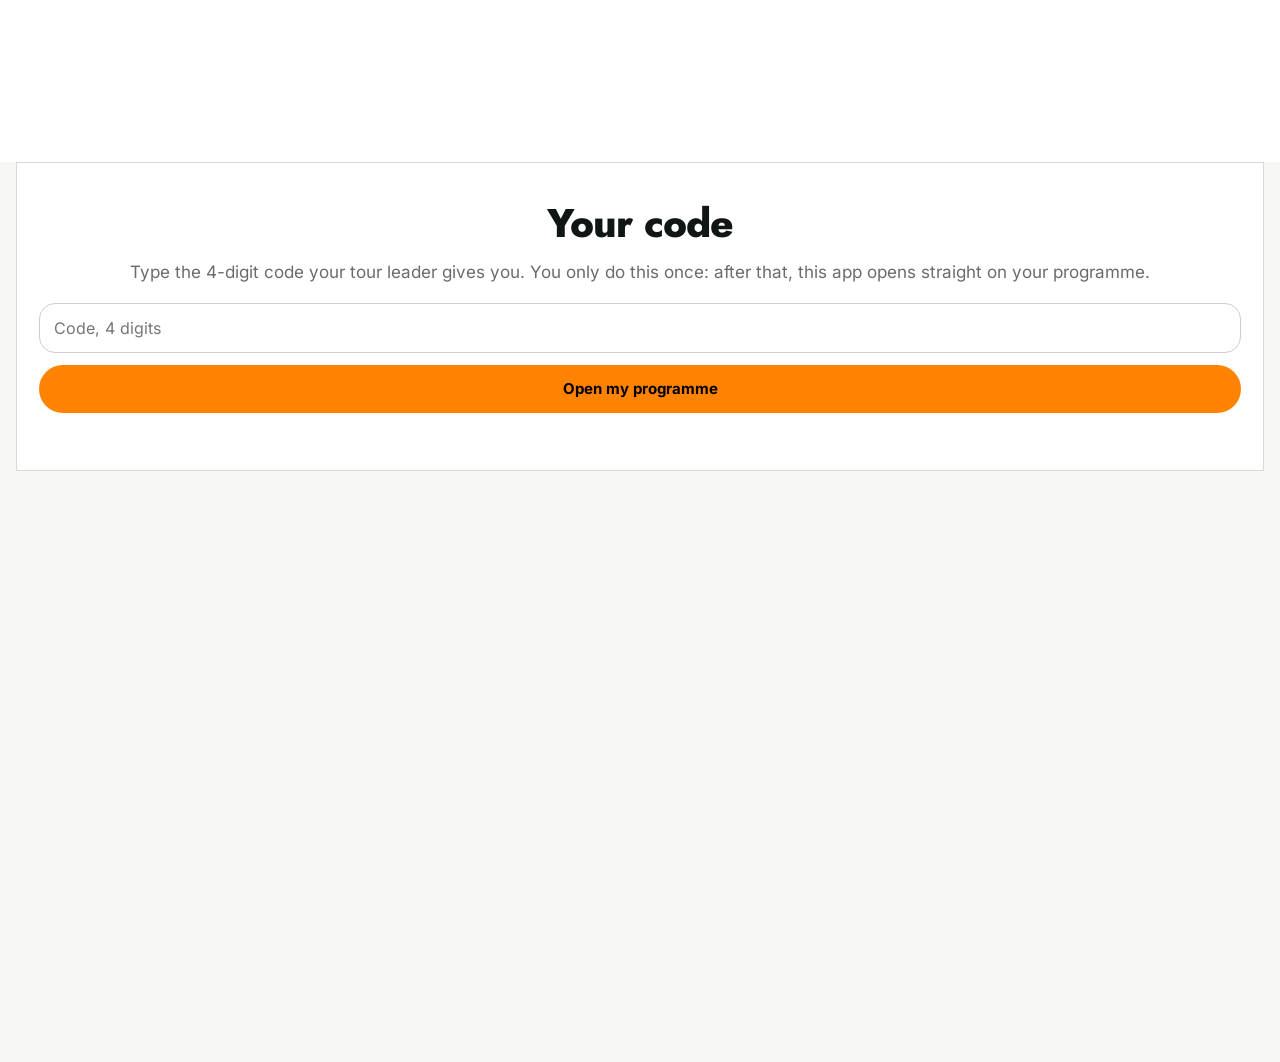
==== commit c4451035: "v0.149.0: guest app Galerie look, step 1" ====
--- a/guest/index.html
+++ b/guest/index.html
@@ -6,12 +6,13 @@
   <meta name="color-scheme" content="light">
   <meta name="theme-color" content="#ffffff">
   <title>My programme</title>
-  <link rel="apple-touch-icon" href="../icons/apple-touch-icon.png">
+  <link rel="apple-touch-icon" sizes="180x180" href="../icons/apple-touch-icon-2.png">
   <meta name="apple-mobile-web-app-capable" content="yes">
   <meta name="mobile-web-app-capable" content="yes">
   <meta name="apple-mobile-web-app-title" content="My programme">
   <meta name="apple-mobile-web-app-status-bar-style" content="default">
   <link rel="stylesheet" href="guest.css">
+  <link rel="stylesheet" href="galerie.css">
 </head>
 <body>
   <main id="app"><p class="muted center">Loading…</p></main>
--- a/guest/guest.css
+++ b/guest/guest.css
@@ -834,3 +834,232 @@
 .ex-stage .cand { background: linear-gradient(180deg, #ffffff, #f4efe4); box-shadow: 0 5px 12px rgba(40,25,10,.1); }
 .ex-stage .board { box-shadow: 0 6px 16px rgba(40,25,10,.18); }
 .ex-stage .ptile svg { filter: drop-shadow(0 2px 2px rgba(60,35,15,.25)); }
+
+/* v0.118.0: the daily program (Program tab) */
+.prog-days { display: flex; gap: 8px; overflow-x: auto; padding: 4px 0 12px; }
+.prog-day { flex: 0 0 auto; min-width: 52px; border: 1px solid var(--line); background: var(--card, #fff); color: inherit; border-radius: 14px; padding: 6px 10px; font: inherit; font-weight: 800; font-size: 18px; display: grid; justify-items: center; }
+.prog-day small { font-size: 11px; letter-spacing: .08em; text-transform: uppercase; font-weight: 700; opacity: .7; }
+.prog-day.on { background: var(--accent); border-color: var(--accent); color: #fff; }
+.prog-title { font-size: 20px; margin: 4px 0 10px; }
+.prog-list { display: grid; }
+.prog-row { display: grid; grid-template-columns: 78px 1fr; column-gap: 10px; padding: 12px 0; border-top: 1px solid var(--line); }
+.prog-row:first-child { border-top: 0; }
+.prog-row.mine { background: var(--bg); border-radius: 12px; padding-inline: 8px; margin-inline: -8px; }
+.prog-time { font-weight: 800; font-variant-numeric: tabular-nums; font-size: 14px; }
+.prog-kind { font-size: 11px; letter-spacing: .1em; text-transform: uppercase; font-weight: 800; color: var(--accent); }
+.prog-text { white-space: pre-line; }
+.prog-notes { margin-top: 18px; padding-top: 6px; border-top: 1px solid var(--line); }
+.prog-notes p { margin: 8px 0; }
+
+/* Messages to the team (v0.127.0) */
+.msg-thread { max-height: 40vh; overflow-y: auto; margin: 0 0 10px; }
+.msg { padding: 8px 12px; margin: 6px 0; border-radius: 14px; background: var(--atl-mist, #eef3f4); }
+.msg--guest { margin-left: 24px; }
+.msg--staff { margin-right: 24px; border-left: 4px solid var(--yellow, #f2b705); }
+.msg-who { font-weight: 600; font-size: .85rem; }
+.msg-dot { color: var(--yellow, #b8860b); font-weight: 600; }
+
+/* Our Album (v0.128.0) */
+.album-actions { display: flex; flex-wrap: wrap; gap: 10px; margin: 10px 0; align-items: center; }
+.album-grid { display: grid; grid-template-columns: repeat(3, 1fr); gap: 4px; margin: 8px 0 16px; }
+@media (min-width: 700px) { .album-grid { grid-template-columns: repeat(5, 1fr); } }
+.album-tile { position: relative; aspect-ratio: 1; padding: 0; border: 0; background: var(--atl-mist, #eef3f4); overflow: hidden; border-radius: 6px; cursor: pointer; }
+.album-tile img { width: 100%; height: 100%; object-fit: cover; display: block; }
+.album-tile.is-skipped img { opacity: .35; }
+.album-tile.is-saved::after { content: '✓'; position: absolute; right: 4px; bottom: 4px; width: 20px; height: 20px; border-radius: 50%; background: rgba(255,255,255,.9); color: #1d5c57; font-size: 13px; line-height: 20px; text-align: center; }
+.album-pin { position: absolute; left: 4px; top: 2px; color: #f2b705; font-style: normal; text-shadow: 0 0 3px rgba(0,0,0,.6); }
+.album-wait { display: block; width: 100%; height: 100%; }
+.album-big { max-width: 100%; max-height: 60vh; display: block; margin: 0 auto 10px; border-radius: 8px; }
+.album-status { min-height: 1.2em; }
+
+/* Our Album: the full-screen photo viewer (v0.129.0), shared by the guest app and the staff app */
+.albv { position: fixed; inset: 0; z-index: 3000; background: #000; color: #fff; display: flex; flex-direction: column; overscroll-behavior: contain; touch-action: pan-y; }
+.albv-top { display: flex; align-items: flex-start; gap: 10px; padding: calc(env(safe-area-inset-top, 0px) + 8px) 12px 8px; background: linear-gradient(#000, rgba(0,0,0,0)); position: relative; z-index: 2; }
+.albv-close { flex: none; width: 40px; height: 40px; border-radius: 50%; border: 0; background: rgba(255,255,255,.18); color: #fff; font-size: 18px; cursor: pointer; }
+.albv-who { flex: 1; min-width: 0; }
+.albv-title { font-size: 1.05rem; font-weight: 700; line-height: 1.25; overflow-wrap: anywhere; }
+.albv-sub { font-size: .85rem; opacity: .8; line-height: 1.3; }
+.albv-count { flex: none; font-size: .85rem; opacity: .8; padding-top: 10px; }
+.albv-stage { flex: 1; min-height: 0; display: flex; align-items: center; justify-content: center; overflow: hidden; }
+.albv-image { max-width: 100%; max-height: 100%; object-fit: contain; user-select: none; -webkit-user-select: none; -webkit-touch-callout: none; transition: opacity .2s; }
+.albv-image.albv-loading { opacity: .75; }
+.albv-arrow { position: absolute; top: 50%; transform: translateY(-50%); z-index: 2; width: 44px; height: 64px; border: 0; background: rgba(255,255,255,.14); color: #fff; font-size: 34px; cursor: pointer; }
+.albv-arrow--prev { left: 0; border-radius: 0 10px 10px 0; }
+.albv-arrow--next { right: 0; border-radius: 10px 0 0 10px; }
+@media (max-width: 700px) { .albv-arrow { opacity: .55; width: 32px; height: 56px; font-size: 28px; } }
+.albv-message { text-align: center; font-size: .85rem; min-height: 1.2em; padding: 2px 12px; opacity: .9; }
+.albv-bar { display: flex; justify-content: center; gap: 6px; padding: 6px 8px calc(env(safe-area-inset-bottom, 0px) + 8px); background: rgba(0,0,0,.85); }
+.albv-action { flex: 1; max-width: 120px; display: flex; flex-direction: column; align-items: center; gap: 2px; padding: 6px 4px; border: 0; border-radius: 12px; background: transparent; color: #fff; font: inherit; cursor: pointer; }
+.albv-action:disabled { opacity: .35; }
+.albv-action.is-on { background: rgba(255,255,255,.22); }
+.albv-action.is-danger { color: #ff8a80; }
+.albv-icon { font-size: 22px; line-height: 1.1; }
+.albv-label { font-size: .72rem; line-height: 1.1; }
+
+/* Our Album: filters and the "kept" mark (v0.129.0) */
+.album-filters { display: flex; flex-wrap: wrap; gap: 6px; margin: 10px 0 4px; }
+.album-chip { padding: 6px 12px; border-radius: 999px; border: 1px solid var(--line, #cfd8d8); background: transparent; color: inherit; font: inherit; font-size: .85rem; cursor: pointer; }
+.album-chip.is-on { background: var(--atl-accent, #1d5c57); color: #fff; border-color: transparent; }
+.album-tile.is-kept::after { content: '♥'; position: absolute; right: 4px; bottom: 4px; width: 20px; height: 20px; border-radius: 50%; background: rgba(255,255,255,.92); color: #c2185b; font-size: 12px; line-height: 20px; text-align: center; }
+
+/* Add to Home Screen (v0.132.0) */
+.install-sheet { position: fixed; inset: 0; z-index: 2500; background: rgba(0,0,0,.45); display: flex; align-items: flex-end; justify-content: center; }
+.install-card { width: 100%; max-width: 520px; box-sizing: border-box; background: var(--atl-paper, #fff); color: var(--atl-ink, #1b2a2a); border-radius: 24px 24px 0 0; padding: 22px 20px calc(env(safe-area-inset-bottom, 0px) + 18px); box-shadow: 0 -8px 30px rgba(0,0,0,.25); }
+.install-card small { opacity: .65; }
+.install-card h2 { margin: 2px 0 6px; font-size: 1.3rem; }
+.install-benefits { margin: 10px 0 16px; padding-left: 1.1em; }
+.install-benefits li { margin: 4px 0; }
+.install-main { display: block; width: 100%; padding: 14px; border: 0; border-radius: 999px; background: var(--atl-accent, #1d5c57); color: #fff; font: inherit; font-weight: 700; cursor: pointer; }
+.install-link { display: block; width: 100%; margin-top: 8px; padding: 12px; border: 0; background: transparent; color: inherit; font: inherit; text-decoration: underline; cursor: pointer; }
+.install-steps { padding-left: 1.2em; margin: 10px 0; }
+.install-steps li { margin: 12px 0; }
+.install-steps b { display: flex; align-items: center; gap: 8px; }
+.install-steps span { display: block; opacity: .8; font-size: .92rem; }
+.install-steps .install-share { display: inline-flex; opacity: 1; }
+.install-note { font-size: .9rem; opacity: .85; }
+
+/* Messaging: the inbox and the chat window (v0.133.0), shared by the staff app and the guest app */
+.chat { --chat-bg: #efeae2; --chat-head: #1d5c57; --chat-mine: #d9fdd3; --chat-theirs: #ffffff; --chat-ink: #111b21; --chat-sub: #667781; --chat-tick: #53bdeb;
+  position: fixed; left: 0; right: 0; top: 0; height: 100%; z-index: 2600; display: flex; flex-direction: column; background: var(--chat-bg); color: var(--chat-ink); }
+@media (prefers-color-scheme: dark) { :root:not([data-theme="light"]) .chat { --chat-bg: #0b141a; --chat-head: #1f2c34; --chat-mine: #005c4b; --chat-theirs: #202c33; --chat-ink: #e9edef; --chat-sub: #8696a0; } }
+:root[data-theme="dark"] .chat { --chat-bg: #0b141a; --chat-head: #1f2c34; --chat-mine: #005c4b; --chat-theirs: #202c33; --chat-ink: #e9edef; --chat-sub: #8696a0; }
+.chat-head { display: flex; align-items: center; gap: 10px; padding: calc(env(safe-area-inset-top, 0px) + 8px) 10px 8px 4px; background: var(--chat-head); color: #fff; flex: none; }
+.chat-back, .chat-more { flex: none; width: 40px; height: 40px; border: 0; background: transparent; color: #fff; font-size: 30px; line-height: 1; cursor: pointer; }
+.chat-more { font-size: 26px; }
+.chat-who { flex: 1; min-width: 0; display: flex; flex-direction: column; }
+.chat-who b { font-size: 1.05rem; overflow-wrap: anywhere; }
+.chat-who small { opacity: .8; }
+.chat-avatar { flex: none; display: inline-flex; align-items: center; justify-content: center; border-radius: 50%; color: #fff; font-weight: 700; letter-spacing: .02em; }
+.chat-menu { position: absolute; right: 8px; top: calc(env(safe-area-inset-top, 0px) + 54px); z-index: 3; background: var(--chat-theirs); color: var(--chat-ink); border-radius: 12px; box-shadow: 0 6px 24px rgba(0,0,0,.3); overflow: hidden; min-width: 200px; }
+.chat-menu button { display: block; width: 100%; text-align: left; padding: 14px 16px; border: 0; background: transparent; color: inherit; font: inherit; cursor: pointer; }
+.chat-menu button + button { border-top: 1px solid rgba(128,128,128,.25); }
+.chat-scroll { flex: 1; min-height: 0; overflow-y: auto; padding: 10px 10px 14px; display: flex; flex-direction: column; gap: 3px; overscroll-behavior: contain; -webkit-overflow-scrolling: touch; }
+.chat-day { align-self: center; margin: 10px 0 4px; }
+.chat-day span { display: inline-block; padding: 4px 12px; border-radius: 8px; background: rgba(128,128,128,.22); color: var(--chat-sub); font-size: .78rem; }
+.chat-bubble { max-width: 82%; padding: 6px 9px 4px; border-radius: 10px; box-shadow: 0 1px 1px rgba(0,0,0,.12); overflow-wrap: anywhere; }
+.chat-bubble.is-mine { align-self: flex-end; background: var(--chat-mine); border-top-right-radius: 3px; }
+.chat-bubble.is-theirs { align-self: flex-start; background: var(--chat-theirs); border-top-left-radius: 3px; }
+.chat-label { font-size: .75rem; font-weight: 700; color: #1d8a7e; margin-bottom: 1px; }
+.chat-text { white-space: pre-wrap; font-size: .98rem; line-height: 1.32; }
+.chat-time { text-align: right; font-size: .68rem; color: var(--chat-sub); margin-top: 1px; }
+.chat-ticks { margin-left: 4px; letter-spacing: -2px; }
+.chat-ticks.is-read { color: var(--chat-tick); }
+.chat-empty { align-self: center; margin: auto; color: var(--chat-sub); text-align: center; padding: 20px; }
+.chat-note { flex: none; padding: 4px 12px; font-size: .75rem; text-align: center; color: var(--chat-sub); }
+.chat-error { flex: none; padding: 4px 12px; color: #c62828; font-size: .85rem; }
+.chat-compose { flex: none; display: flex; align-items: flex-end; gap: 8px; padding: 8px 10px calc(max(env(safe-area-inset-bottom, 0px), 14px) + 14px); background: var(--chat-bg); }
+.chat.chat--kb .chat-compose { padding-bottom: 8px; } /* the keyboard is up: it already covers the bottom edge */
+.chat-input { flex: 1; min-width: 0; resize: none; border: 0; border-radius: 22px; padding: 10px 14px; font: inherit; font-size: 16px; line-height: 1.3; background: var(--chat-theirs); color: var(--chat-ink); max-height: 140px; }
+.chat-send { flex: none; width: 44px; height: 44px; border: 0; border-radius: 50%; background: #1d8a7e; color: #fff; font-size: 18px; cursor: pointer; }
+.chat-send:disabled { opacity: .5; }
+
+/* the inbox list */
+.inbox-list { display: flex; flex-direction: column; margin: 8px -4px; }
+.inbox-item { display: flex; align-items: center; gap: 12px; width: 100%; box-sizing: border-box; padding: 11px 6px; border: 0; border-bottom: 1px solid rgba(128,128,128,.2); background: transparent; color: inherit; font: inherit; text-align: left; cursor: pointer; -webkit-touch-callout: none; user-select: none; -webkit-user-select: none; }
+.inbox-item:active { background: rgba(128,128,128,.12); }
+.inbox-main { flex: 1; min-width: 0; }
+.inbox-line { display: flex; align-items: baseline; justify-content: space-between; gap: 8px; }
+.inbox-name { font-weight: 600; overflow: hidden; text-overflow: ellipsis; white-space: nowrap; }
+.inbox-time { flex: none; font-size: .78rem; opacity: .7; }
+.inbox-item.is-unread .inbox-name, .inbox-item.is-unread .inbox-preview { font-weight: 700; }
+.inbox-item.is-unread .inbox-time { color: #1d8a7e; opacity: 1; font-weight: 700; }
+.inbox-preview { display: flex; align-items: center; gap: 6px; font-size: .9rem; opacity: .8; }
+.inbox-preview span:first-child { flex: 1; min-width: 0; overflow: hidden; text-overflow: ellipsis; white-space: nowrap; }
+.inbox-dot { flex: none; min-width: 20px; height: 20px; padding: 0 6px; box-sizing: border-box; border-radius: 10px; background: #e53935; color: #fff; font-size: .72rem; font-weight: 700; line-height: 20px; text-align: center; }
+.inbox-dot--plain { min-width: 12px; width: 12px; height: 12px; padding: 0; border-radius: 50%; }
+.inbox-wait { flex: none; font-size: .7rem; font-weight: 700; padding: 1px 7px; border-radius: 8px; background: #fff3cd; color: #7a5b00; }
+
+/* The boarding card of a tour's colour group (v0.135.0) */
+.ticket-card { display: flex; flex-direction: column; align-items: flex-start; gap: 2px; width: 100%; box-sizing: border-box; margin: 12px 0; padding: 16px 18px; border: 0; border-radius: 22px; text-align: left; font: inherit; cursor: pointer; box-shadow: 0 6px 18px rgba(0,0,0,.18); }
+.ticket-card small { font-size: .85rem; opacity: .9; }
+.ticket-color { font-size: 2.4rem; line-height: 1.05; letter-spacing: .03em; }
+.ticket-count { font-size: 1.25rem; font-weight: 700; }
+.ticket-names { font-size: .95rem; opacity: .95; }
+.ticket-tap { margin-top: 6px; font-size: .8rem; opacity: .85; }
+.ticket-chip { display: inline-flex; align-items: center; gap: 7px; margin-top: 6px; padding: 4px 10px 4px 6px; border: 1px solid rgba(128,128,128,.35); border-radius: 999px; background: transparent; color: inherit; font: inherit; font-size: .85rem; font-weight: 600; cursor: pointer; }
+.ticket-chip i { width: 16px; height: 16px; border-radius: 4px; box-shadow: inset 0 0 0 1px rgba(0,0,0,.15); }
+.board { position: fixed; inset: 0; z-index: 2800; display: flex; flex-direction: column; align-items: center; justify-content: center; gap: 6px; padding: calc(env(safe-area-inset-top, 0px) + 60px) 24px calc(env(safe-area-inset-bottom, 0px) + 24px); text-align: center; }
+.board-close { position: absolute; top: calc(env(safe-area-inset-top, 0px) + 12px); right: 14px; width: 44px; height: 44px; border: 0; border-radius: 50%; background: rgba(0,0,0,.18); font-size: 20px; cursor: pointer; }
+.board-tour { font-size: 1.2rem; font-weight: 700; opacity: .95; }
+.board-when { font-size: .95rem; opacity: .9; }
+.board-color { font-size: clamp(3.2rem, 18vw, 6rem); line-height: 1; letter-spacing: .04em; margin: 18px 0 6px; }
+.board-easy { padding: 3px 12px; border-radius: 999px; background: rgba(255,255,255,.25); font-weight: 700; }
+.board-count { font-size: clamp(2rem, 11vw, 3.4rem); font-weight: 800; }
+.board-names { font-size: 1.15rem; }
+.board-note { font-size: .9rem; opacity: .9; }
+.board-foot { position: absolute; left: 0; right: 0; bottom: calc(env(safe-area-inset-bottom, 0px) + 22px); display: flex; flex-direction: column; gap: 2px; font-size: 1rem; }
+.board-clock { font-size: 1.6rem; font-variant-numeric: tabular-nums; }
+.ticket-color span { font-size: .55em; letter-spacing: .06em; }
+.board-color small { display: block; font-size: .38em; letter-spacing: .14em; margin-top: 4px; }
+.chat-quick { flex: none; width: 40px; height: 44px; border: 0; border-radius: 50%; background: transparent; font-size: 20px; cursor: pointer; }
+.chat-replies { flex: none; display: flex; flex-direction: column; gap: 6px; max-height: 40vh; overflow-y: auto; padding: 8px 10px; background: var(--chat-bg); border-top: 1px solid rgba(128,128,128,.25); }
+.chat-replies button { text-align: left; padding: 10px 12px; border: 0; border-radius: 12px; background: var(--chat-theirs); color: var(--chat-ink); font: inherit; font-size: .92rem; cursor: pointer; }
+
+.chat-read { text-align: right; font-size: .64rem; color: var(--chat-tick); margin-top: -1px; }
+/* Album grid like the iPhone's Photos (owner, 5 Nov 2026): small squares edge to edge, 2 px apart, no rounded corners */
+.album-grid { grid-template-columns: repeat(4, 1fr); gap: 2px; margin-left: -18px; margin-right: -18px; }
+.album-tile { border-radius: 0; }
+@media (min-width: 700px) { .album-grid { grid-template-columns: repeat(6, 1fr); margin-left: 0; margin-right: 0; } }
+
+/* v0.141: "Offline" pill, fixed at the top of every page while the phone has no internet (owner's report of 5 Nov 2026). */
+.net-pill { position: fixed; top: calc(env(safe-area-inset-top, 0px) + 6px); left: 50%; transform: translateX(-50%); z-index: 900; pointer-events: none;
+  background: #1d1d1b; color: #fff; border-radius: 99px; padding: 6px 14px; font: 700 12.5px Inter, system-ui, sans-serif; white-space: nowrap;
+  box-shadow: 0 2px 10px rgba(0,0,0,.25); }
+.net-pill::before { content: ''; display: inline-block; width: 8px; height: 8px; border-radius: 50%; background: #f5a524; margin-right: 7px; vertical-align: 1px; }
+.net-pill[hidden] { display: none; }
+
+/* v0.145: Explore, the map of a stop */
+.xm-body { padding-top: 6px; }
+.xm-back { display: flex; justify-content: space-between; align-items: center; gap: 10px; background: #1d1d1b; color: #fff; border-radius: 16px; padding: 10px 12px 10px 16px; margin: 0 0 10px; font-weight: 700; font-size: 15px; }
+.xm-back button { border: 0; border-radius: 99px; background: var(--yellow, #ffd23f); color: var(--on-yellow, #000); font: 700 14px Inter, system-ui, sans-serif; padding: 8px 14px; cursor: pointer; }
+.xm-wrap { position: relative; margin: 0 -18px; }
+.xm-map { height: 58vh; min-height: 320px; background: #f2efe9; }
+.xm-map.has-plan { background: #ece8df; }
+.xm-nomap { padding: 40px 20px; text-align: center; color: #6b675f; }
+.xm-me { position: absolute; right: 12px; bottom: 14px; z-index: 500; width: 46px; height: 46px; border-radius: 50%; border: 0; background: #fff; color: #1a73e8; font-size: 24px; box-shadow: 0 2px 10px rgba(0,0,0,.25); cursor: pointer; }
+.xm-pin { background: none; border: 0; }
+.xm-pin span { display: flex; align-items: center; justify-content: center; width: 30px; height: 30px; border-radius: 50%; background: var(--accent, #1d5c57); border: 2px solid #fff; box-shadow: 0 2px 6px rgba(0,0,0,.35); color: #fff; font: 800 13px Inter, system-ui, sans-serif; }
+.xm-pin.is-on span { background: #e53935; transform: scale(1.25); }
+.xm-dock { background: #fff; border-radius: 50%; display: flex !important; align-items: center; justify-content: center; font-size: 20px; box-shadow: 0 2px 8px rgba(0,0,0,.35); border: 2px solid #1d1d1b; }
+.xm-card { position: absolute; left: 10px; right: 10px; bottom: 10px; z-index: 600; background: #fff; color: #1d1d1b; border-radius: 18px; padding: 14px 16px 16px; box-shadow: 0 6px 24px rgba(0,0,0,.28); max-height: 70%; overflow: auto; }
+.xm-card[hidden] { display: none; }
+.xm-card small { display: block; color: #6b675f; font-weight: 700; font-size: 12.5px; text-transform: uppercase; letter-spacing: .03em; }
+.xm-name { display: block; font-size: 19px; margin: 2px 30px 6px 0; }
+.xm-close { position: absolute; top: 8px; right: 8px; border: 0; background: #f1efe9; border-radius: 50%; width: 32px; height: 32px; font-size: 14px; cursor: pointer; }
+.xm-dist { display: flex; align-items: center; gap: 8px; font-weight: 700; font-size: 15px; margin-bottom: 4px; }
+.xm-arrow { display: inline-flex; align-items: center; justify-content: center; width: 30px; height: 30px; border-radius: 50%; background: #1a73e8; color: #fff; font-weight: 900; transition: transform .2s; }
+.xm-facts { color: #3d3a35; font-size: 14.5px; }
+.xm-tip { margin: 8px 0 0; font-size: 14.5px; line-height: 1.45; color: #3d3a35; }
+.xm-go { display: block; text-align: center; margin-top: 12px; background: var(--accent, #1d5c57); color: #fff; text-decoration: none; border-radius: 99px; padding: 12px; font-weight: 800; }
+.xm-locate { display: block; width: 100%; margin-top: 8px; border: 1px solid #ddd; background: #fff; border-radius: 99px; padding: 10px; font: 700 14px Inter, system-ui, sans-serif; cursor: pointer; }
+.xm-status { font-size: 13.5px; color: #6b675f; min-height: 1em; margin: 6px 0; }
+.xm-list { display: flex; flex-direction: column; gap: 8px; }
+.xm-row { display: flex; gap: 12px; align-items: center; text-align: left; border: 1px solid rgba(0,0,0,.08); background: #fff; border-radius: 14px; padding: 10px 12px; font: inherit; color: inherit; cursor: pointer; }
+.xm-row.is-on { border-color: var(--accent, #1d5c57); box-shadow: 0 0 0 2px var(--accent, #1d5c57) inset; }
+.xm-num { flex: none; width: 28px; height: 28px; border-radius: 50%; background: var(--accent, #1d5c57); color: #fff; display: flex; align-items: center; justify-content: center; font-weight: 800; font-size: 13px; }
+.xm-row-text { display: flex; flex-direction: column; }
+.xm-row-text small { color: #6b675f; font-size: 13px; }
+.xm-today { display: block; width: 100%; text-align: left; border: 0; border-radius: 20px; padding: 16px 18px; margin: 12px 0; background: #1d1d1b; color: #fff; font: inherit; cursor: pointer; }
+.xm-today small { display: block; color: var(--yellow, #ffd23f); font-weight: 800; text-transform: uppercase; letter-spacing: .05em; font-size: 12px; }
+.xm-today b { display: block; font-size: 19px; margin: 2px 0; }
+.xm-today span { font-size: 14px; opacity: .85; }
+.xm-maps { margin: 4px 0 18px; display: flex; flex-direction: column; gap: 8px; }
+.xm-num--map { background: #e8f0ec; font-size: 15px; }
+
+/* v0.146: boarding pass QR code (scanned by the staff's roll call) */
+.pass-qr { background: #fff; border-radius: 16px; padding: 12px; width: min(62vw, 230px); aspect-ratio: 1; margin: 6px auto 0; box-shadow: 0 4px 18px rgba(0,0,0,.18); }
+.pass-qr svg { display: block; width: 100%; height: 100%; }
+.board--plain { background: #fff; color: #1d1d1b; }
+.board-pass-name { font-size: 26px; line-height: 1.15; text-align: center; padding: 0 20px; }
+.pass-btn { margin-top: 14px; border: 0; border-radius: 99px; padding: 12px 20px; background: #1d1d1b; color: #fff; font: 800 15px Inter, system-ui, sans-serif; cursor: pointer; }
+.board { overflow-y: auto; }
+/* v0.148.1: the date and clock of the boarding card sit UNDER the QR code, in the flow (they were pinned to the bottom and wrote over the code on a
+   normal phone). The card stays centred when it fits and scrolls from the top when it does not. */
+.board { justify-content: flex-start; }
+.board::before, .board::after { content: ''; flex: 1 0 0; }
+.board-foot { position: static; margin-top: 14px; }
+.board .pass-qr { width: min(50vw, 200px); flex: none; }
+.board-color { margin-top: 10px; }
+.board { padding-top: calc(env(safe-area-inset-top, 0px) + 52px); gap: 4px; }
+.board-color { font-size: clamp(2.8rem, 15vw, 5rem); }
+.board-count { font-size: clamp(1.7rem, 8.5vw, 2.8rem); }
--- a/guest/galerie.css
+++ b/guest/galerie.css
@@ -0,0 +1,104 @@
+/* "Galerie": the guest app's look (v0.149.0, owner's choices of 10 Nov 2026 after the design review).
+   Ultra-simple and high-end: a clear page, fine light titles, ONE accent (a matte brass) used only for "now", lists instead of cards, and the page
+   as a sheet with rounded corners that rises over the photo. This file comes AFTER guest.css and replaces its look step by step:
+     step 1 (this version): the foundations (fonts, colours, tab bar, buttons) and the Today page;
+     step 2: tour, boarding pass, Trip, Messages, options, map;   step 3: movement, Passport, and the dark look ("Nuit").
+   Every colour here is a token, so the dark look will only redefine the tokens.
+
+   THE TITLE FONT is one line: to use another one (for example a licensed brand font), put its file in app/fonts and change the src below. */
+@font-face { font-family: Title; src: url(../fonts/jost-latin-wght-normal.woff2) format('woff2'); font-weight: 100 900; font-display: swap; }
+/* The older styles name "Outfit" in many places: it now points to the same file, so no old title font is left anywhere. */
+@font-face { font-family: Outfit; src: url(../fonts/jost-latin-wght-normal.woff2) format('woff2'); font-weight: 100 900; font-display: swap; }
+
+:root {
+  --g-paper: #f7f8f6;      /* the page */
+  --g-surface: #ffffff;    /* a raised thing (rare) */
+  --g-ink: #101614;        /* text */
+  --g-muted: #5c6661;      /* second-level text */
+  --g-line: #dfe3df;       /* hairlines */
+  --g-brass: #8f7437;      /* the one accent: "now" */
+  --g-title: Title, Jost, "Helvetica Neue", system-ui, sans-serif;
+  --atl-ink: var(--g-ink); --atl-mist: #eef0ed;
+}
+html, body, main { background: var(--g-paper); color: var(--g-ink); }
+
+/* ---------- Titles: light, never heavy ---------- */
+.atl-title h1, .atl-head h1 { font: 300 46px/1 var(--g-title); letter-spacing: .005em; color: var(--g-ink); }
+.atl-head small { font: 500 11px/1.3 Inter, sans-serif; letter-spacing: .14em; color: var(--g-muted); }
+.atl-head p, .atl-title p { color: var(--g-muted); }
+.block-title { font: 500 11px Inter, sans-serif; letter-spacing: .14em; text-transform: uppercase; color: var(--g-muted); }
+
+/* ---------- Today: the photo, the name on it, the sheet over it ---------- */
+.atl-hero { height: min(52vh, 440px); min-height: 330px; background: #26302e; }
+.atl-hero::after { background: linear-gradient(180deg, rgba(8, 14, 13, .28) 0%, rgba(8, 14, 13, 0) 24%, rgba(8, 14, 13, .12) 42%, rgba(8, 14, 13, .78) 88%); }
+.atl-hero--plain { height: 250px; min-height: 0; background: var(--g-ink); }
+.atl-hero .atl-title { position: absolute; z-index: 2; left: 0; right: 0; bottom: 44px; margin: 0; padding: 0 22px; color: #fff; }
+.atl-hero .atl-title h1 { color: #fff; font-size: 54px; margin-top: 2px; }
+.atl-hero .atl-title p { color: rgba(255, 255, 255, .88); font-size: 13px; margin-top: 6px; }
+.atl-hero .atl-pill { background: none; color: rgba(255, 255, 255, .9); padding: 0; font: 600 10.5px Inter, sans-serif; letter-spacing: .16em; }
+.atl-hero .atl-hello { color: #fff; font: 400 15px/1.3 Inter, sans-serif; margin-top: 8px; }
+.atl-hero .atl-hello small { color: rgba(255, 255, 255, .8); font-size: 12px; }
+.atl-bell, .atl-dot { width: 40px; height: 40px; background: rgba(255, 255, 255, .92); color: var(--g-ink); backdrop-filter: blur(6px); }
+.atl-dot { font: 500 13px Inter, sans-serif; letter-spacing: .02em; }
+.atl-badge { background: var(--g-brass); color: #fff; font: 600 11px/20px Inter, sans-serif; }
+
+.gal-sheet { position: relative; z-index: 3; margin-top: -26px; border-radius: 24px 24px 0 0; background: var(--g-paper); padding: 22px 22px calc(env(safe-area-inset-bottom) + 96px); }
+
+/* What is next: the time, fine and large; no black card */
+.atl-next { flex-direction: row-reverse; justify-content: flex-end; gap: 16px; background: none; color: var(--g-ink); border-radius: 0; padding: 0 0 16px; margin: 0; border-bottom: 1px solid var(--g-line); }
+.atl-next small { color: var(--g-brass); font: 600 10px Inter, sans-serif; letter-spacing: .14em; margin-bottom: 3px; }
+.atl-next b { font: 500 16px/1.25 Inter, sans-serif; }
+.atl-next-time { font: 300 40px/1 var(--g-title); color: var(--g-ink); }
+
+/* The day: a list, a hairline between the lines */
+.atl-day .part { background: none; box-shadow: none; border-radius: 0; padding: 16px 0; margin: 0; border-bottom: 1px solid var(--g-line); }
+.atl-day .part.leisure { background: none; }
+.atl-day .part--tap:active { background: none; opacity: .6; }
+.atl-day .part .half { font: 500 10px Inter, sans-serif; letter-spacing: .14em; color: var(--g-muted); }
+.atl-day .part .what { font: 400 21px/1.2 var(--g-title); color: var(--g-ink); margin: 3px 0 4px; }
+.atl-day .part.leisure .what { color: var(--g-muted); font-weight: 300; }
+.atl-day .part .line { color: var(--g-muted); font-size: 13.5px; }
+.atl-day .part .more, .atl-day .part .other-btn, .atl-body .other-btn { display: inline-block; border: 0; border-radius: 0; background: none; padding: 0; margin: 10px 18px 0 0; min-height: 0; font: 600 12.5px Inter, sans-serif; letter-spacing: .02em; text-transform: none; color: var(--g-ink); }
+.atl-day .part .other-btn, .atl-body .other-btn { color: var(--g-muted); cursor: pointer; }
+.other-btn:active { background: none; color: var(--g-ink); }
+
+/* The quiet rows: map, messages, games */
+.gal-rows { margin-top: 2px; }
+.gal-row, .gal-rows .xm-today, .gal-rows .ex-today { display: flex; align-items: center; justify-content: space-between; gap: 12px; width: 100%; text-align: left; border: 0; border-bottom: 1px solid var(--g-line); border-radius: 0; background: none; color: var(--g-ink); padding: 15px 0; margin: 0; font: inherit; cursor: pointer; }
+.gal-row-text { display: flex; flex-direction: column; gap: 2px; min-width: 0; }
+.gal-row b, .gal-rows .xm-today b, .gal-rows .ex-today b { font: 500 15.5px/1.25 Inter, sans-serif; display: block; }
+.gal-row small, .gal-rows .xm-today span, .gal-rows .ex-today span { font: 400 13px/1.35 Inter, sans-serif; color: var(--g-muted); opacity: 1; }
+.gal-row small.is-new { color: var(--g-brass); font-weight: 600; }
+.gal-chev { color: var(--g-muted); font-size: 20px; line-height: 1; }
+.gal-rows .xm-today, .gal-rows .ex-today { display: grid; grid-template-columns: 1fr; gap: 2px; position: relative; padding-right: 26px; }
+.gal-rows .xm-today small, .gal-rows .ex-today small { display: none; }
+.gal-rows .xm-today::after, .gal-rows .ex-today::after { content: "›"; position: absolute; right: 2px; top: 50%; transform: translateY(-50%); color: var(--g-muted); font-size: 20px; }
+
+/* The fact of the day: words, not a coloured card */
+.atl-funfact { background: none; color: var(--g-ink); border-radius: 0; padding: 22px 0 6px; margin: 0; }
+.atl-funfact small { font: 600 10px Inter, sans-serif; letter-spacing: .14em; color: var(--g-brass); }
+.atl-funfact p { font: 300 20px/1.35 var(--g-title); }
+
+/* The bottom of the page: one quiet line */
+.updated-row { margin-top: 26px; font-size: 12.5px; color: var(--g-muted); }
+.updated-row .link-btn, .foot .link-btn { background: none; border: 0; padding: 4px 0; min-height: 32px; color: var(--g-muted); font: 500 12.5px Inter, sans-serif; letter-spacing: 0; text-transform: none; text-decoration: underline; text-underline-offset: 3px; }
+.foot { margin-top: 2px; text-align: left; }
+
+/* ---------- The tab bar: on the bottom edge, light, never over the content ---------- */
+.atl-tabs { left: 0; right: 0; bottom: 0; transform: none; justify-content: space-around; gap: 0; border-radius: 0; padding: 6px 8px calc(env(safe-area-inset-bottom) + 6px); background: color-mix(in srgb, var(--g-paper) 92%, transparent); backdrop-filter: blur(14px); -webkit-backdrop-filter: blur(14px); box-shadow: none; border-top: 1px solid var(--g-line); }
+.atl-tab { color: var(--g-muted); font: 500 12.5px Inter, sans-serif; padding: 10px 12px 14px; }
+.atl-tab.on { background: none; color: var(--g-ink); font-weight: 600; }
+.atl-tab.on::after { content: ""; position: absolute; left: 50%; bottom: 5px; width: 4px; height: 4px; border-radius: 50%; background: var(--g-brass); transform: translateX(-50%); }
+.atl-new, .atl-tab.on .atl-new { top: 8px; right: 4px; width: 6px; height: 6px; background: var(--g-brass); box-shadow: none; }
+:root[data-dark-company] .atl-tab.on { outline: 0; }
+.atl-body { padding-bottom: calc(env(safe-area-inset-bottom) + 96px); }
+
+/* ---------- Buttons: one shape ---------- */
+.atl-pill-btn, .pass-btn, .xm-go { border-radius: 12px; background: var(--g-ink); color: var(--g-paper); font: 600 14.5px Inter, sans-serif; letter-spacing: 0; text-transform: none; }
+.atl-pill { font: 600 10.5px Inter, sans-serif; letter-spacing: .14em; }
+.ticket-card { border-radius: 14px; margin: 0 0 18px; }
+.banner { border-radius: 12px; }
+
+/* Until step 2 redraws them: the other big titles are already light, so no page still shouts. */
+.atl-tourhead h1 { font: 300 38px/1.05 var(--g-title); letter-spacing: .005em; }
+.atl-body .dest-head b, .atl-body .dest-head .dest-name { font-weight: 400; }
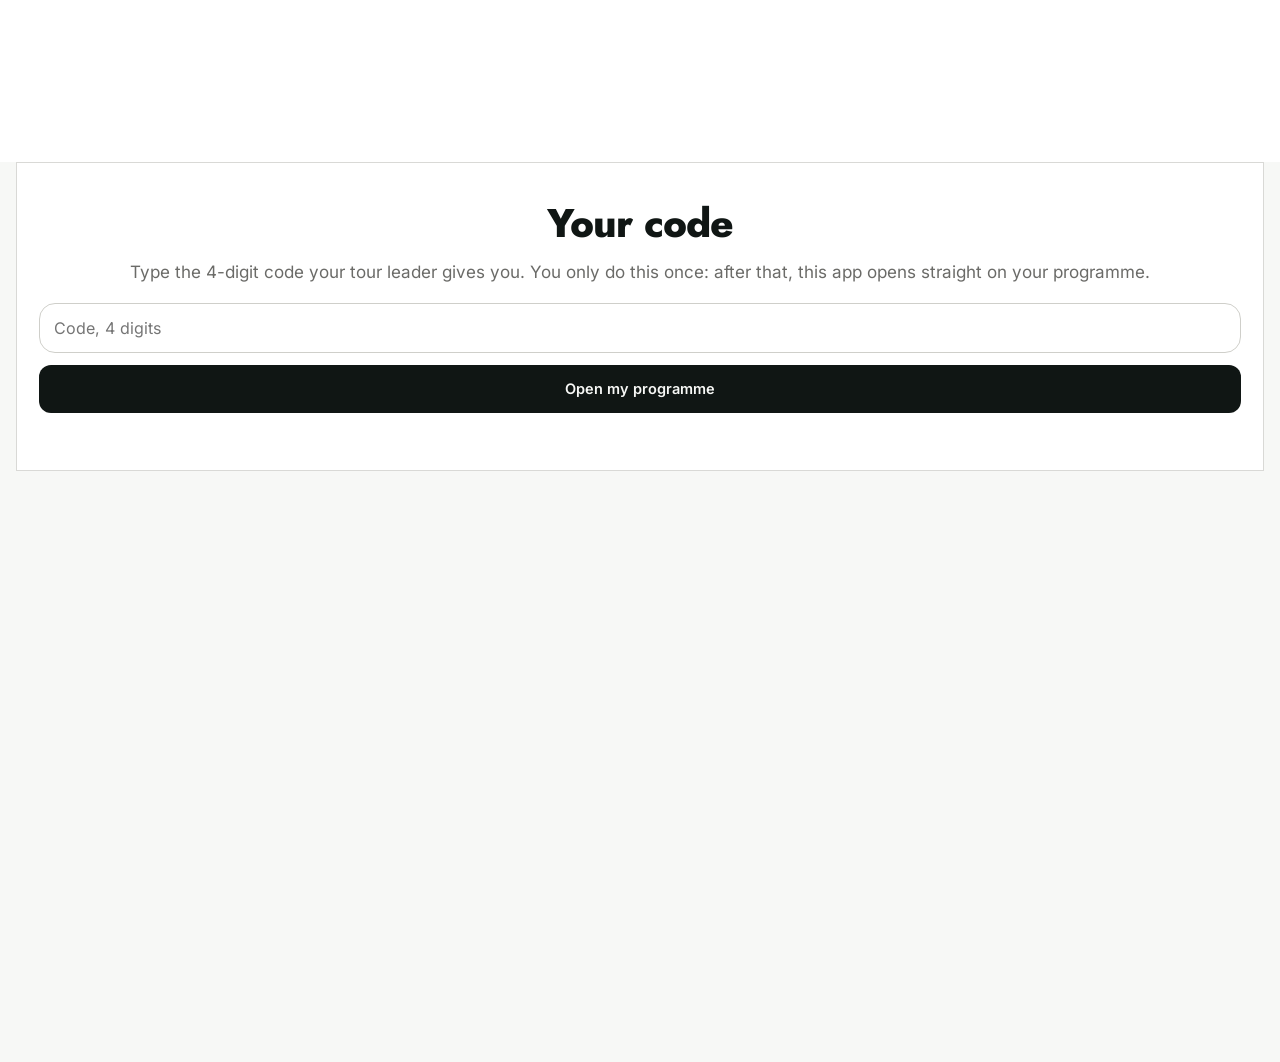
==== commit 18dedebb: "v0.149.2: guest app movement and dark look" ====
--- a/guest/index.html
+++ b/guest/index.html
@@ -3,7 +3,7 @@
 <head>
   <meta charset="utf-8">
   <meta name="viewport" content="width=device-width, initial-scale=1">
-  <meta name="color-scheme" content="light">
+  <meta name="color-scheme" content="light dark">
   <meta name="theme-color" content="#ffffff">
   <title>My programme</title>
   <link rel="apple-touch-icon" sizes="180x180" href="../icons/apple-touch-icon-2.png">
--- a/guest/galerie.css
+++ b/guest/galerie.css
@@ -102,3 +102,176 @@
 /* Until step 2 redraws them: the other big titles are already light, so no page still shouts. */
 .atl-tourhead h1 { font: 300 38px/1.05 var(--g-title); letter-spacing: .005em; }
 .atl-body .dest-head b, .atl-body .dest-head .dest-name { font-weight: 400; }
+
+/* ======================================================================================================================================
+   Step 2 (v0.149.1): every other page in the same look.
+   ====================================================================================================================================== */
+
+/* ---------- Page heads: light title, one quiet line ---------- */
+.atl-head { padding: 30px 22px 8px; }
+.atl-head h1 { font-size: 40px; }
+.atl-head small:empty { display: none; }
+.atl-head p { font-size: 13.5px; margin-top: 8px; }
+.atl-back, .atl-back--inline { width: 40px; height: 40px; background: var(--g-surface); color: var(--g-ink); border: 1px solid var(--g-line); box-shadow: none; font: 300 26px/1 var(--g-title); }
+.atl-tourtop .atl-back { border: 0; background: rgba(255, 255, 255, .92); backdrop-filter: blur(6px); }
+
+/* ---------- Trip: an itinerary ---------- */
+.atl-body .dest { border-bottom: 1px solid var(--g-line); }
+.atl-body .dest-head { display: grid; grid-template-columns: 52px 1fr auto; align-items: center; gap: 14px; min-height: 0; padding: 14px 0; margin: 0; border-radius: 0; background: none; color: var(--g-ink); box-shadow: none; overflow: visible; }
+.atl-body .dest.is-open .dest-head { background: none; color: var(--g-ink); }
+.atl-body .dest-photo { position: static; grid-column: 1; grid-row: 1; width: 52px; height: 52px; border-radius: 50%; object-fit: cover; -webkit-mask-image: none; mask-image: none; }
+.atl-body .dest-label { grid-column: 2; grid-row: 1; }
+.atl-body .dest-head:not(:has(.dest-photo))::before { content: ""; grid-column: 1; grid-row: 1; width: 52px; height: 52px; border-radius: 50%; background: var(--atl-mist); }
+.atl-body .dest-name { font: 300 23px/1.15 var(--g-title); letter-spacing: .005em; text-transform: none; }
+.atl-body .dest-sub { font: 400 12.5px/1.4 Inter, sans-serif; color: var(--g-muted); opacity: 1; margin-top: 3px; }
+.atl-body .dest-head.is-here .dest-name::after { content: "Here now"; display: inline-block; vertical-align: 4px; margin-left: 10px; font: 600 9.5px Inter, sans-serif; letter-spacing: .14em; text-transform: uppercase; color: var(--g-brass); }
+.atl-body .dest-chev { grid-column: 3; width: auto; height: auto; background: none; color: var(--g-muted); font: 300 24px/1 var(--g-title); transition: transform .2s ease; }
+.atl-body .dest.is-open .dest-chev { transform: rotate(90deg); }
+.atl-body .dest .atl-day, .atl-body .dest .day { padding-left: 66px; }
+.atl-body .eat-row, .dest .eat-row { display: flex; justify-content: space-between; margin: 0 0 10px 66px; width: calc(100% - 66px); padding: 12px 0; border: 0; border-top: 1px solid var(--g-line); border-radius: 0; background: none; color: var(--g-ink); box-shadow: none; font: 500 14.5px Inter, sans-serif; letter-spacing: 0; text-transform: none; }
+.eat-count { display: inline; color: var(--g-muted); font: 400 13px Inter, sans-serif; }
+.block-title { margin: 6px 0 8px; }
+
+/* ---------- A tour ---------- */
+.atl-tourtop::after { background: linear-gradient(180deg, rgba(247, 248, 246, 0), var(--g-paper)); }
+.atl-tourtop--plain { background: var(--g-ink); }
+.atl-shot img, .atl-shot .picture-missing { height: min(48vh, 400px); }
+.atl-tourhead { margin-top: -46px; }
+.atl-tourhead .atl-pill { background: none; color: var(--g-brass); padding: 0; }
+.atl-tourhead h1 { margin-top: 6px; }
+.atl-tourhead p { color: var(--g-muted); }
+.atl-chips { display: flex; flex-wrap: wrap; gap: 0; margin-top: 14px; }
+.atl-chips .chip, .atl-chips .chip--time { background: none; border: 0; border-radius: 0; padding: 0; font: 400 14px Inter, sans-serif; color: var(--g-ink); }
+.atl-chips .chip + .chip::before { content: "·"; margin: 0 9px; color: var(--g-muted); }
+.atl-chips .chip--time { font-weight: 600; }
+.atl-chips .chip--gentle { background: none; color: var(--g-ink); }
+.pass-btn { margin-top: 18px; padding: 13px 20px; }
+.atl-body--tour { padding-top: 8px; }
+.atl-section { padding: 22px 0 4px; border-top: 1px solid var(--g-line); }
+.atl-label { font: 600 10.5px Inter, sans-serif; letter-spacing: .14em; color: var(--g-muted); }
+.atl-text { font: 400 16px/1.65 Inter, sans-serif; color: var(--g-ink); }
+.atl-level-name, .level-name { font: 300 24px/1.2 var(--g-title); }
+.level-name::before { border: 0; border-radius: 50%; }
+
+/* ---------- The boarding pass: the colour in full, the code on a white stub ---------- */
+.board { gap: 2px; }
+.board-tour { font: 600 11px Inter, sans-serif; letter-spacing: .16em; text-transform: uppercase; opacity: .9; }
+.board-when { font: 400 13px/1.4 Inter, sans-serif; opacity: .88; margin-top: 4px; }
+.board-color { font: 300 clamp(3.4rem, 22vw, 6rem)/.95 var(--g-title); letter-spacing: .01em; margin: 22px 0 2px; }
+.board-color small { font: 600 11px Inter, sans-serif; letter-spacing: .2em; margin-top: 8px; opacity: .9; }
+.board-count { font: 600 16px Inter, sans-serif; margin-top: 16px; }
+.board-names { font: 400 15px Inter, sans-serif; }
+.board-note { font: 400 12.5px Inter, sans-serif; opacity: .85; }
+.board-easy { font: 600 11px Inter, sans-serif; letter-spacing: .1em; text-transform: uppercase; background: rgba(255, 255, 255, .2); }
+.board .pass-qr { border-radius: 14px; padding: 12px; margin-top: 18px; box-shadow: none; }
+.board-foot { font: 400 12.5px Inter, sans-serif; opacity: .9; }
+.board-clock { font: 300 26px/1.1 var(--g-title); font-variant-numeric: tabular-nums; }
+.board-close { background: rgba(0, 0, 0, .16); color: inherit; font: 300 18px Inter, sans-serif; }
+.board--plain { background: var(--g-paper); color: var(--g-ink); }
+.board-pass-name { font: 300 32px/1.1 var(--g-title); }
+.ticket-card { padding: 16px 18px; }
+.ticket-card .ticket-color { font: 300 34px/1 var(--g-title); letter-spacing: .01em; }
+.ticket-chip { border-radius: 99px; }
+
+/* ---------- Messages ---------- */
+.msg-card, .atl-note { background: none; border-radius: 0; padding: 14px 0; margin: 0; border-bottom: 1px solid var(--g-line); }
+.atl-note small { font: 600 10.5px Inter, sans-serif; letter-spacing: .14em; color: var(--g-muted); }
+.atl-note b { font: 400 19px/1.25 var(--g-title); }
+.atl-pill-btn { padding: 13px 20px; margin: 12px 0 6px; }
+.atl-pill-btn--plain { background: var(--g-surface); color: var(--g-ink); border: 1px solid var(--g-line); }
+.atl-cards { gap: 0; margin: 0; }
+.atl-cards .atl-card, .atl-cards > .card { background: none; border-radius: 0; box-shadow: none; border-bottom: 1px solid var(--g-line); }
+.msg { border-radius: 14px; }
+.msg--staff { border-left: 0; background: var(--g-surface); }
+.msg-dot { color: var(--g-brass); }
+
+/* ---------- Other options: a list ---------- */
+.atl-option, .option-card.atl-option { background: none; border-radius: 0; box-shadow: none; padding: 14px 0; border-bottom: 1px solid var(--g-line); align-items: flex-start; }
+.atl-option .thumb { width: 84px; height: 84px; border-radius: 12px; }
+.atl-option .what { font: 300 21px/1.2 var(--g-title); }
+.atl-option .line { color: var(--g-muted); }
+.atl-option .chips .chip { background: none; border: 0; padding: 0; font: 500 12.5px Inter, sans-serif; letter-spacing: 0; text-transform: none; color: var(--g-muted); }
+.atl-body .atl-option .other-btn { display: inline-block; margin-top: 10px; color: var(--g-brass); font-weight: 600; }
+
+/* ---------- Passport: stamps on the page, no cards ---------- */
+.stamp-grid { gap: 22px 14px; }
+.stamp-cell, .stamp-cell--ex { background: none; border: 0; border-radius: 0; box-shadow: none; padding: 0; }
+.stamp-tile { border-radius: 0; box-shadow: none; background: none; }
+.stamp-ghost, .stamp-ghost--ex { width: 74%; border: 1px dashed color-mix(in srgb, var(--g-muted) 45%, transparent); color: var(--g-muted); font: 300 28px var(--g-title); }
+.stamp-cell--ex .stamp-ghost--ex { border-style: solid; border-color: var(--g-brass); color: var(--g-brass); }
+.stamp-name { margin-top: 10px; font: 500 12.5px Inter, sans-serif; letter-spacing: .02em; text-transform: none; color: var(--g-ink); }
+.stamp-date { font: 400 11.5px Inter, sans-serif; color: var(--g-muted); letter-spacing: 0; }
+
+/* ---------- The map of a stop ---------- */
+.xm-back { background: var(--g-ink); border-radius: 12px; font: 500 14px Inter, sans-serif; }
+.xm-back button { background: var(--g-brass); color: #fff; font: 600 13px Inter, sans-serif; border-radius: 99px; }
+.xm-pin span { background: var(--g-ink); font: 600 12px Inter, sans-serif; }
+.xm-pin.is-on span { background: var(--g-brass); }
+.xm-dock { border-color: var(--g-ink); }
+.xm-card { border-radius: 16px; }
+.xm-name { font: 300 23px/1.2 var(--g-title); }
+.xm-arrow { background: var(--g-ink); }
+.xm-row { border-radius: 0; border: 0; border-bottom: 1px solid var(--g-line); background: none; padding: 12px 0; }
+.xm-row.is-on { box-shadow: none; }
+.xm-row.is-on b { color: var(--g-brass); }
+.xm-num { background: var(--g-ink); }
+.xm-row.is-on .xm-num { background: var(--g-brass); }
+.xm-num--map { background: var(--atl-mist); color: var(--g-ink); }
+.xm-maps { gap: 0; margin-bottom: 14px; }
+.xm-maps .xm-row { padding: 14px 0; }
+
+/* ---------- Album, credits, the small things ---------- */
+.album-tile { border-radius: 0; }
+.chip { font-family: Inter, sans-serif; }
+.tag { border-radius: 99px; font: 600 11px Inter, sans-serif; letter-spacing: .04em; }
+.modal-card, .modal > div { border-radius: 18px; }
+.gal-empty { display: grid; gap: 6px; padding: 26px 0 8px; }
+.gal-empty b { font: 300 26px/1.2 var(--g-title); }
+.gal-empty span { color: var(--g-muted); font-size: 14.5px; }
+.gal-gap { margin-top: 28px; }
+.atl-msg { padding: 14px 0; border-bottom: 1px solid var(--g-line); }
+.atl-msg b { font: 500 15px Inter, sans-serif; } .atl-msg small { color: var(--g-muted); }
+.option-card.atl-option { border: 0; border-bottom: 1px solid var(--g-line); }
+.xm-map.leaflet-container, .xm-map { background: #ecebe6; }
+.xm-noplan { position: absolute; z-index: 500; left: 12px; right: 12px; top: 12px; padding: 10px 14px; border-radius: 12px; background: rgba(255, 255, 255, .94); color: var(--g-ink); font: 500 13px/1.4 Inter, sans-serif; box-shadow: 0 2px 10px rgba(0, 0, 0, .08); }
+.xm-noplan { right: 56px; }
+.modal .btn-link, .btn-link { border-radius: 12px; background: var(--g-ink); color: var(--g-paper); font: 600 14.5px Inter, sans-serif; letter-spacing: 0; text-transform: none; }
+
+/* ======================================================================================================================================
+   Step 3 (v0.149.2): the dark look ("Nuit"), automatic when the guest's phone is set to dark. Only the tokens change, plus the few places the
+   older styles wrote a colour by hand.
+   ====================================================================================================================================== */
+@media (prefers-color-scheme: dark) {
+  :root {
+    --g-paper: #0d1110; --g-surface: #161c1a; --g-ink: #eef1ef; --g-muted: #8e9994; --g-line: #232b29; --g-brass: #c9a85a;
+    --atl-mist: #1a201e; --bg: #0d1110; --ink: #eef1ef; --muted: #8e9994; --line: #232b29; --card: #161c1a;
+    color-scheme: dark;
+  }
+  .atl-hero::after { background: linear-gradient(180deg, rgba(0, 0, 0, .35) 0%, rgba(0, 0, 0, 0) 24%, rgba(0, 0, 0, .15) 42%, rgba(0, 0, 0, .82) 88%); }
+  .atl-bell, .atl-dot { background: rgba(22, 28, 26, .86); color: var(--g-ink); }
+  .atl-tourtop .atl-back { background: rgba(22, 28, 26, .86); color: var(--g-ink); }
+  .atl-tourtop::after { background: linear-gradient(180deg, rgba(13, 17, 16, 0), var(--g-paper)); }
+  .atl-shot img, .atl-shot .picture-missing { background: #1a201e; }
+  .atl-title h1, .atl-head h1, .atl-tourhead h1, .atl-day .part .what, .atl-option .what, .stamp-name { color: var(--g-ink); }
+  .atl-day .part .line, .atl-tourhead p, .atl-option .line { color: var(--g-muted); }
+  .atl-text, .atl-section p { color: var(--g-ink); }
+  .modal-box { background: var(--g-surface); color: var(--g-ink); }
+  .xm-card, .xm-close, .xm-locate, .xm-me, .xm-noplan { background: var(--g-surface); color: var(--g-ink); border-color: var(--g-line); }
+  .xm-map { background: #161b19; }
+  .xm-tip, .xm-facts { color: var(--g-muted); }
+  .xm-back { background: var(--g-surface); }
+  .xm-go, .atl-pill-btn, .pass-btn, .btn-link, .modal .btn-link { background: var(--g-ink); color: var(--g-paper); }
+  .atl-pill-btn--plain { background: var(--g-surface); color: var(--g-ink); }
+  .album-tile { background: #1a201e; }
+  .stamp-cell:not(.stamp-cell--ex) .stamp-tile:not(.is-locked), .stamp-tile:has(svg) { background: #ebe7dc; border-radius: 14px; padding: 6px; box-sizing: border-box; } /* a stamp stays ink on paper */
+  .xm-pin span, .xm-num { color: var(--g-paper); border-color: var(--g-paper); }
+  .xm-pin.is-on span, .xm-row.is-on .xm-num { color: #0d1110; }
+  .xm-map.leaflet-container, .xm-map.has-plan { background: #161b19; }
+  .leaflet-control-zoom a, .leaflet-control-attribution { background: var(--g-surface) !important; color: var(--g-ink) !important; }
+  .banner { background: var(--g-surface); color: var(--g-ink); }
+  .net-pill { background: var(--g-ink); color: var(--g-paper); }
+  input, textarea, select { background: var(--g-surface); color: var(--g-ink); border-color: var(--g-line); }
+  .preview-strip { background: #000; color: #fff; }
+}
+/* The press of a new stamp: a little softer than before */
+@media (prefers-reduced-motion: reduce) { .stamp-tile.is-new svg, .ex-stamp.is-new svg { animation: none; } }
